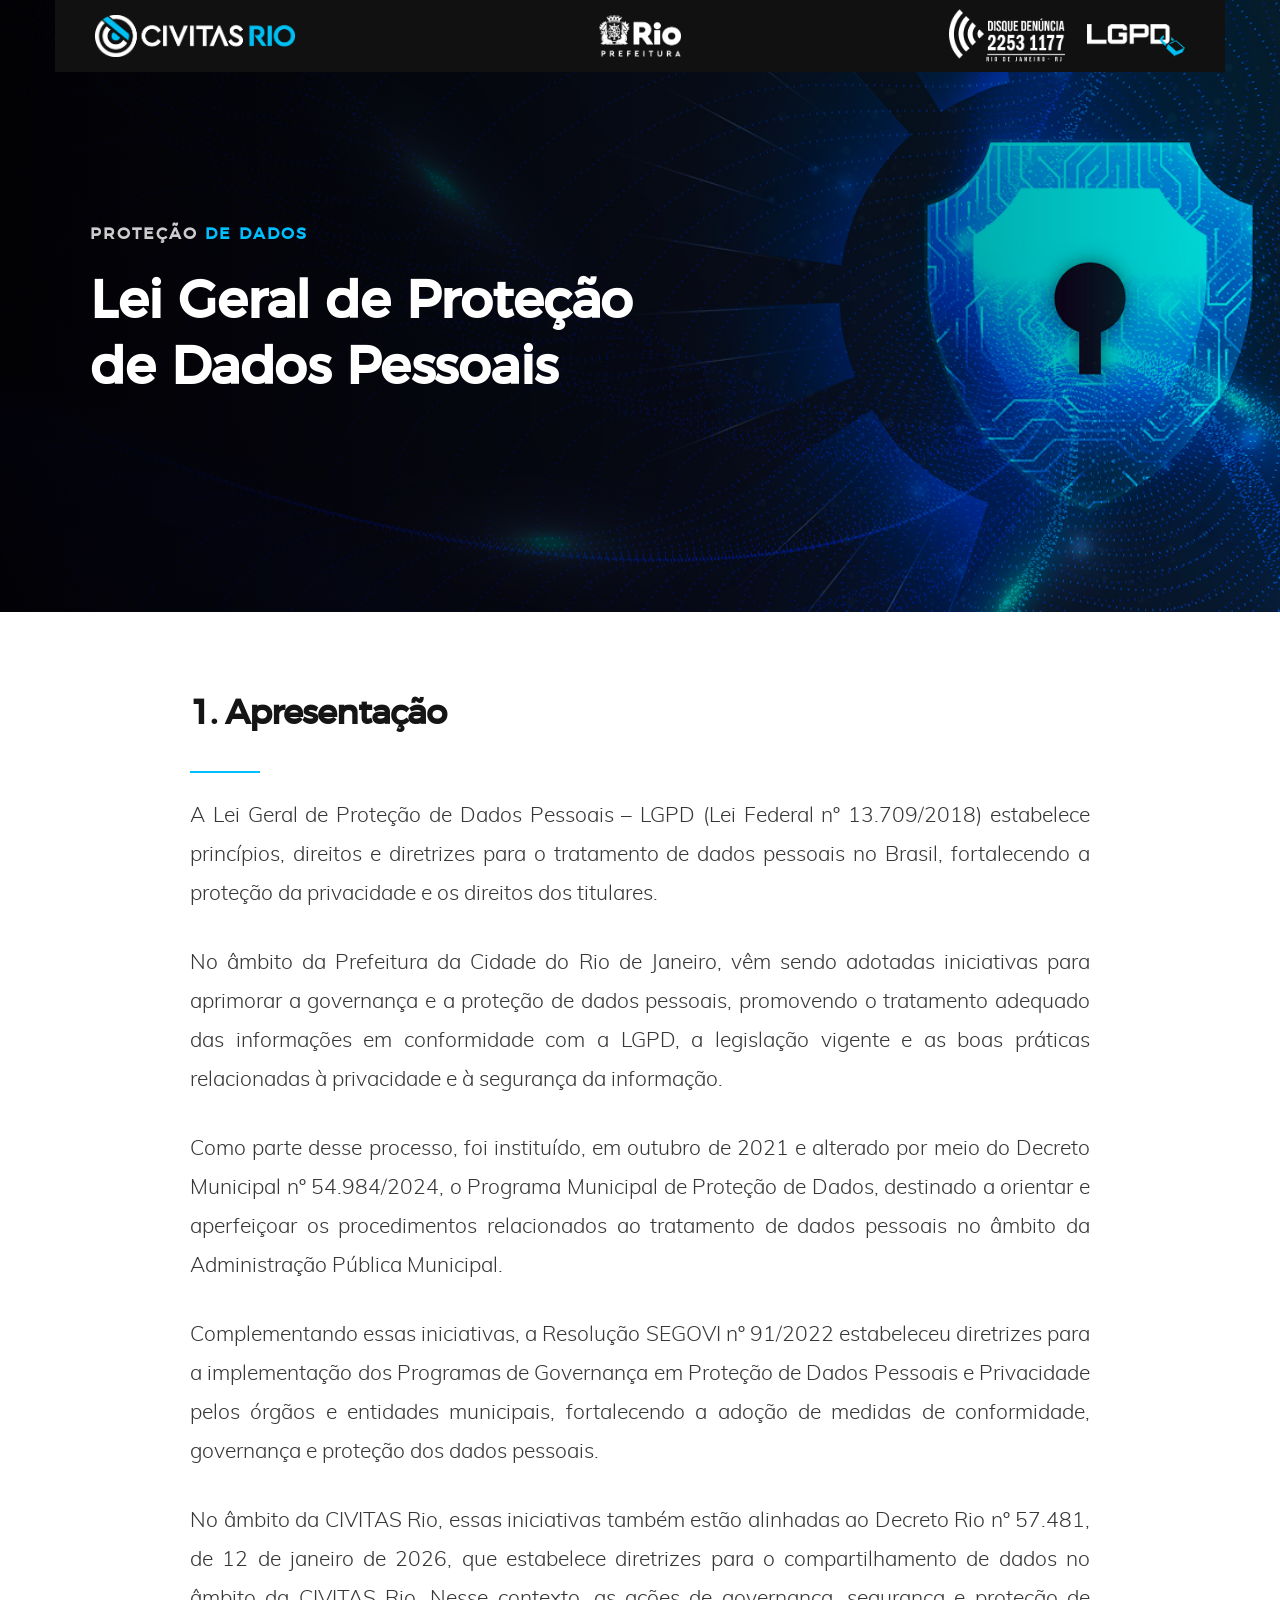
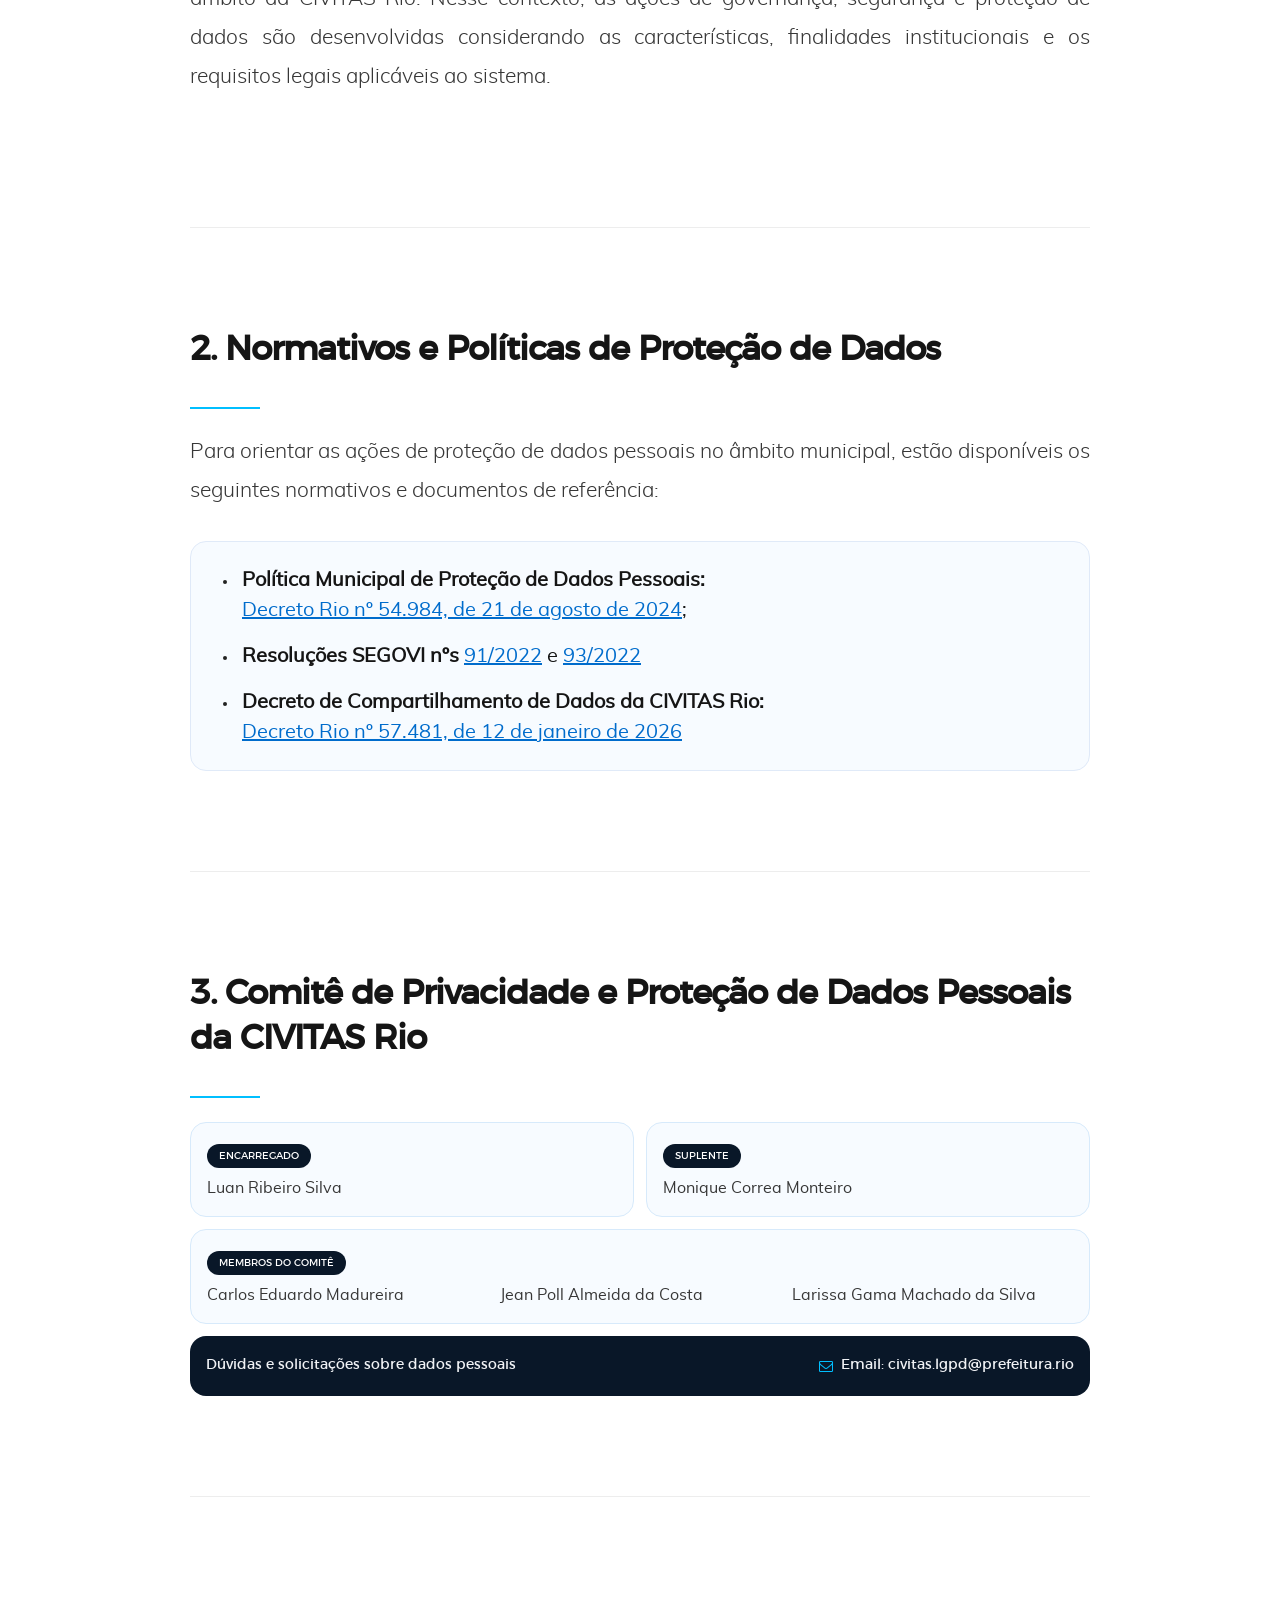
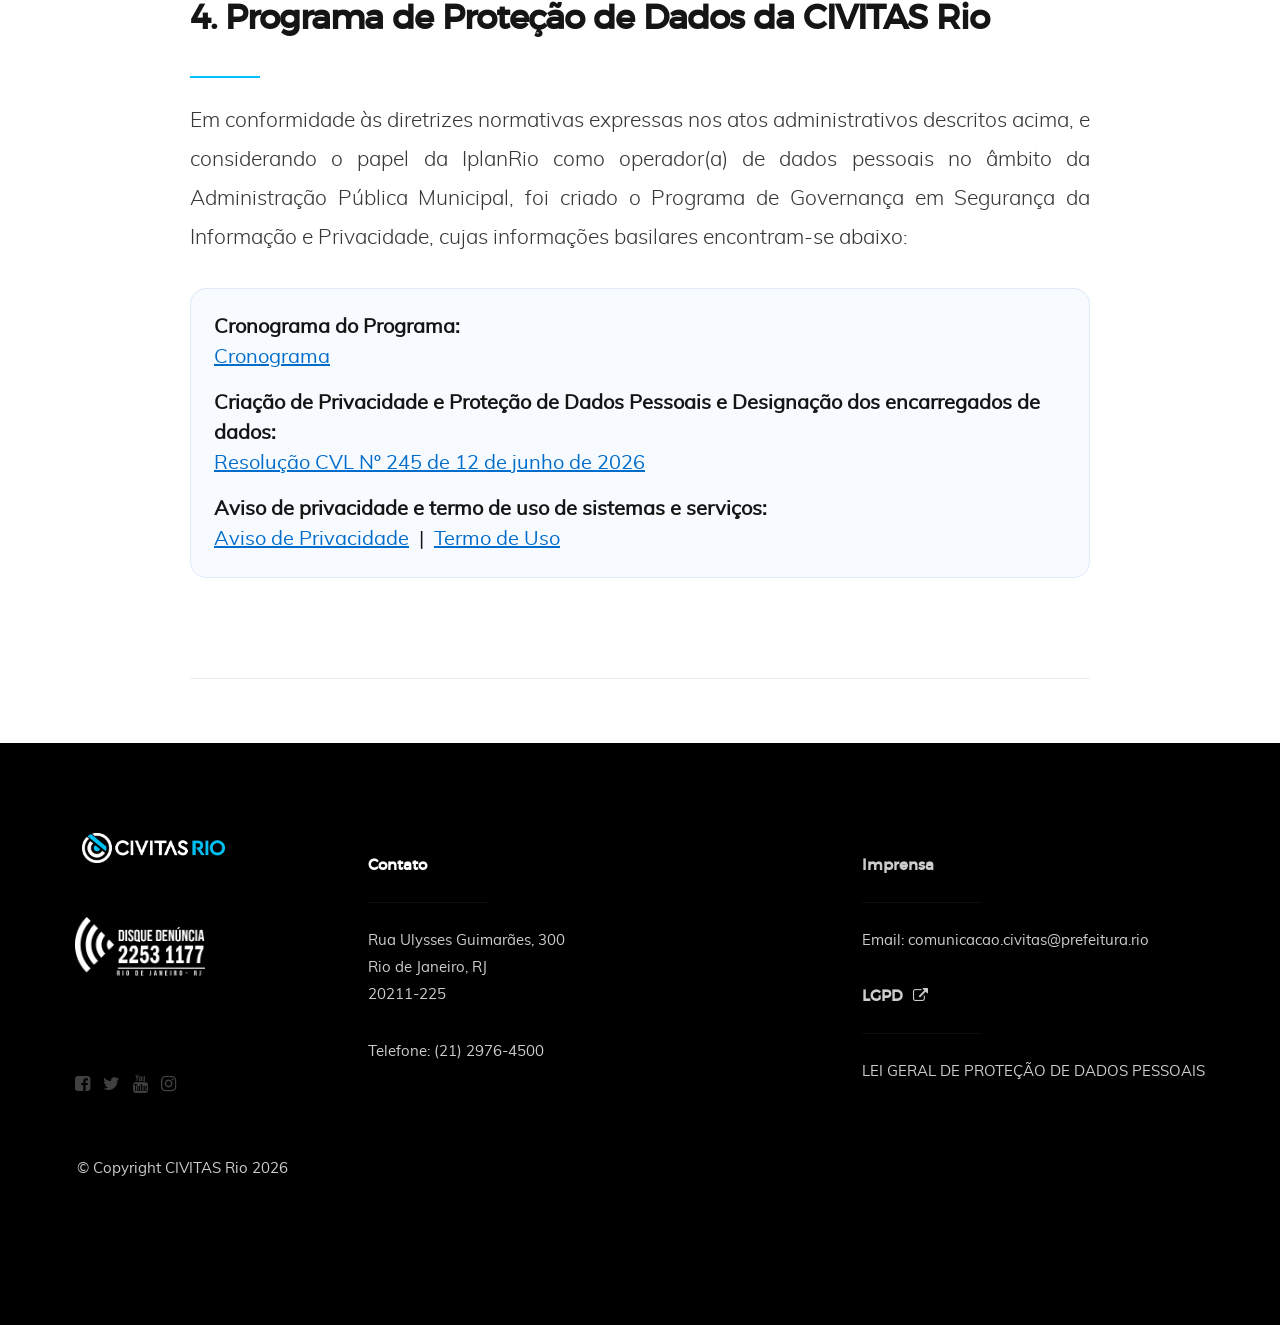
==== lgpd.html @ 9ef065fd "feat(lgpd): new page of lgpd" ====
<!DOCTYPE html>
<html class="no-js" lang="pt-BR">

<head>
  <meta charset="utf-8">
  <meta name="viewport" content="width=device-width, initial-scale=1">
  <meta name="description" content="Informações sobre a Lei Geral de Proteção de Dados na CIVITAS Rio.">
  <title>Proteção de Dados | CIVITAS Rio</title>
  <link rel="stylesheet" href="css/base.css">
  <link rel="stylesheet" href="css/vendor.css">
  <link rel="stylesheet" href="css/main.css">
  <script src="js/modernizr.js"></script>
  <script src="js/pace.min.js"></script>
  <link rel="shortcut icon" href="favicon.ico" type="image/x-icon">
</head>

<body id="top">
  <header id="header" class="row">
    <div class="header-logo">
      <a href="index.html" aria-label="CIVITAS Rio, página inicial"></a>
    </div>
    <div class="header-middle">
      <a target="_blank" href="https://prefeitura.rio/"></a>
    </div>
    <div class="header-right">
      <a target="_blank" href="https://www.disquedenuncia.org.br/"></a>
    </div>
    <div class="header-lgpd">
      <a href="lgpd.html" aria-label="Lei Geral de Proteção de Dados">
        <img src="images/lgpd.png" alt="LGPD">
      </a>
    </div>
  </header>

  <section class="lgpd-hero" aria-labelledby="lgpd-hero-title">
    <div class="lgpd-hero-inner">
      <div class="home-content-left lgpd-hero-content">
        <h3 data-aos="fade-up">Proteção <span>de Dados</span></h3>
        <h1 id="lgpd-hero-title" data-aos="fade-up">Lei Geral de Proteção<br>de Dados Pessoais</h1>
      </div>
    </div>
  </section>

  <main class="lgpd-page">
    <article class="lgpd-content">
       <h1 id="lgpd-apresentacao" class="intro-header" data-aos="fade-up">1. Apresentação</h1>
      <section class="about-intro" aria-labelledby="lgpd-apresentacao">
        <p class="lead" data-aos="fade-up">A Lei Geral de Proteção de Dados Pessoais – LGPD (Lei Federal nº 13.709/2018) estabelece princípios, direitos e diretrizes para o tratamento de dados pessoais no Brasil, fortalecendo a proteção da privacidade e os direitos dos titulares.</p>
        <p class="lead" data-aos="fade-up">No âmbito da Prefeitura da Cidade do Rio de Janeiro, vêm sendo adotadas iniciativas para aprimorar a governança e a proteção de dados pessoais, promovendo o tratamento adequado das informações em conformidade com a LGPD, a legislação vigente e as boas práticas relacionadas à privacidade e à segurança da informação.</p>
        <p class="lead" data-aos="fade-up">Como parte desse processo, foi instituído, em outubro de 2021 e alterado por meio do Decreto Municipal nº 54.984/2024, o Programa Municipal de Proteção de Dados, destinado a orientar e aperfeiçoar os procedimentos relacionados ao tratamento de dados pessoais no âmbito da Administração Pública Municipal.</p>
        <p class="lead" data-aos="fade-up">Complementando essas iniciativas, a Resolução SEGOVI nº 91/2022 estabeleceu diretrizes para a implementação dos Programas de Governança em Proteção de Dados Pessoais e Privacidade pelos órgãos e entidades municipais, fortalecendo a adoção de medidas de conformidade, governança e proteção dos dados pessoais.</p>
        <p class="lead" data-aos="fade-up">No âmbito da CIVITAS Rio, essas iniciativas também estão alinhadas ao Decreto Rio nº 57.481, de 12 de janeiro de 2026, que estabelece diretrizes para o compartilhamento de dados no âmbito da CIVITAS Rio. Nesse contexto, as ações de governança, segurança e proteção de dados são desenvolvidas considerando as características, finalidades institucionais e os requisitos legais aplicáveis ao sistema.</p>
      </section>
      <section id="about-intro-2" class="about-intro" aria-labelledby="lgpd-normativos">
        <h1 id="lgpd-normativos" class="intro-header" data-aos="fade-up">2. Normativos e Políticas de Proteção de Dados</h1>
        <p class="lead" data-aos="fade-up">Para orientar as ações de proteção de dados pessoais no âmbito municipal, estão disponíveis os seguintes normativos e documentos de referência:</p>
        <div class="normativos-list">
          <article class="normativo-card" data-aos="fade-up">
            <ul class="normativo-items">
              <li class="normativo-item">
                <p><span class="normativo-title">Política Municipal de Proteção de Dados Pessoais:</span><br>
                  <a href="links/DECRETO-RIO-No-54984-DE-21-DE-AGOSTO-DE-2024.pdf" target="_blank" rel="noopener noreferrer">Decreto Rio nº 54.984, de 21 de agosto de 2024</a>;</p>
              </li>
              <li class="normativo-item">
                <p><span class="normativo-title">Resoluções SEGOVI nºs</span>
                  <a href="links/Resolução-SEGOVI-2022.pdf" target="_blank" rel="noopener noreferrer">91/2022</a> e
                  <a href="links/Resolucao-SEGOVI-N°-93_2022.pdf" target="_blank" rel="noopener noreferrer">93/2022</a></p>
              </li>
              <li class="normativo-item">
                <p><span class="normativo-title">Decreto de Compartilhamento de Dados da CIVITAS Rio:</span><br>
                  <a href="links/DECRETO RIO Nº 57481 DE 12 DE JANEIRO DE 2026 - COMPARTILHAMENTO DE DADOS CIVITAS.pdf" target="_blank" rel="noopener noreferrer">Decreto Rio nº 57.481, de 12 de janeiro de 2026</a></p>
              </li>
            </ul>
          </article>
        </div>
      </section>
      <section id="about-intro-3" class="about-intro" aria-labelledby="lgpd-comite">
        <h1 id="lgpd-comite" class="intro-header" data-aos="fade-up">3. Comitê de Privacidade e Proteção de Dados Pessoais<br>da CIVITAS Rio</h1>
        <div class="lgpd-committee" data-aos="fade-up">
          <div class="lgpd-committee-grid">
            <article class="lgpd-committee-card">
              <span class="lgpd-committee-role">Encarregado</span>
              <p>Luan Ribeiro Silva</p>
            </article>
            <article class="lgpd-committee-card">
              <span class="lgpd-committee-role">Suplente</span>
              <p>Monique Correa Monteiro</p>
            </article>
            <article class="lgpd-committee-card lgpd-committee-members">
              <span class="lgpd-committee-role">Membros do Comitê</span>
              <div class="lgpd-committee-member-list">
                <p>Carlos Eduardo Madureira</p>
                <p>Jean Poll Almeida da Costa</p>
                <p>Larissa Gama Machado da Silva</p>
              </div>
            </article>
          </div>
          <div class="lgpd-committee-contact">
            <p>Dúvidas e solicitações sobre dados pessoais</p>
            <a href="mailto:civitas.lgpd@prefeitura.rio">
              <i class="fa fa-envelope-o" aria-hidden="true"></i>
              <span>Email: civitas.lgpd@prefeitura.rio</span>
            </a>
          </div>
        </div>
      </section>
      <section id="about-intro-4" class="about-intro" aria-labelledby="lgpd-programa">
        <h1 id="lgpd-programa" class="intro-header" data-aos="fade-up">4. Programa de Proteção de Dados da CIVITAS Rio</h1>
        <p class="lead" data-aos="fade-up">Em conformidade às diretrizes normativas expressas nos atos administrativos descritos acima, e considerando o papel da IplanRio como operador(a) de dados pessoais no âmbito da Administração Pública Municipal, foi criado o Programa de Governança em Segurança da Informação e Privacidade, cujas informações basilares encontram-se abaixo:</p>
        <div class="normativos-list">
          <article class="normativo-card" data-aos="fade-up">
            <div class="normativo-entry">
              <p><span class="normativo-title">Cronograma do Programa:</span><br>
                <a href="links/Cronograma Comitê de Proteção de Dados.pdf" target="_blank" rel="noopener noreferrer">Cronograma</a></p>
            </div>
            <div class="normativo-entry">
              <p><span class="normativo-title">Criação de Privacidade e Proteção de Dados Pessoais e Designação dos encarregados de dados:</span><br>
                <a href="links/Comitê de Privacidade e Encarregado de Dados.pdf" target="_blank" rel="noopener noreferrer">Resolução CVL Nº 245 de 12 de junho de 2026</a></p>
            </div>
            <div class="normativo-entry">
              <p><span class="normativo-title">Aviso de privacidade e termo de uso de sistemas e serviços:</span><br>
                <a href="links/Aviso de Privacidade.docx.pdf" target="_blank" rel="noopener noreferrer">Aviso de Privacidade</a> &nbsp;|&nbsp;
                <a href="links/Termo de Uso .docx.pdf" target="_blank" rel="noopener noreferrer">Termo de Uso</a></p>
            </div>
          </article>
        </div>
      </section>
    </article>
  </main>

  <footer>
    <div class="footer-main">
      <div class="row">
        <div class="col-three md-1-3 tab-full footer-info">
          <div class="footer-logo"></div>
          <img src="images/logo_disque_denuncia_branco.png" alt="Disque Denúncia" style="height:60px;margin-bottom:2rem">
          <br><br><br><br>
          <ul class="footer-social-list">
            <li><a target="_blank" rel="noopener noreferrer" href="https://www.facebook.com/DisqueDenunciaRJ"><i class="fa fa-facebook-square"></i></a></li>
            <li><a target="_blank" rel="noopener noreferrer" href="https://twitter.com/DDalertaRio"><i class="fa fa-twitter"></i></a></li>
            <li><a target="_blank" rel="noopener noreferrer" href="https://www.youtube.com/@DisqueDenuncia"><i class="fa fa-youtube"></i></a></li>
            <li><a target="_blank" rel="noopener noreferrer" href="https://www.instagram.com/disquedenunciarj/"><i class="fa fa-instagram"></i></a></li>
          </ul>
        </div>

        <div class="footer-contact">
          <div class="contact-info">
            <h4>Contato</h4>
            <p>Rua Ulysses Guimarães, 300 <br>Rio de Janeiro, RJ <br>20211-225 <br></p>
            <p>Telefone: (21) 2976-4500 <br></p>
          </div>
          <div class="press-info">
            <h4>Imprensa</h4>
            <p>Email: comunicacao.civitas@prefeitura.rio <br></p>
            <h4><a href="lgpd.html">LGPD &nbsp;<i class="fa fa-external-link"></i></a></h4>
            <p><a href="lgpd.html">LEI GERAL DE PROTEÇÃO DE DADOS PESSOAIS</a></p>
          </div>
        </div>
      </div>
    </div>

    <div class="footer-contact">
      <br><br><br><br>
      <div class="row">
        <div class="col-twelve">
          <div class="copyright"><span>© Copyright CIVITAS Rio 2026</span></div>
          <div id="go-top"><a class="smoothscroll" title="Voltar ao topo" href="#top"><i class="icon-arrow-up"></i></a></div>
        </div>
      </div>
    </div>
  </footer>

  <div id="preloader">
    <div id="loader"></div>
  </div>

  <script src="js/jquery-2.1.3.min.js"></script>
  <script src="js/plugins.js"></script>
  <script src="js/main.js"></script>
</body>

</html>
---- css/base.css ----
/* =================================================================== 
 *
 *  Dazzle v1.0 Base Stylesheet
 *  04-27-2017
 *  ------------------------------------------------------------------
 *
 *  TOC:
 *  01. reset 
 *  02. basic/base setup styles
 *  03. grid
 *  04. block grids
 *  05. MISC
 *
 * =================================================================== */


/* ===================================================================
 *  01. reset  
 *  normalize.css v5.0.0 | MIT License | 
 *  github.com/necolas/normalize.css
 *
 * ------------------------------------------------------------------- */

html {
  font-family: sans-serif;
  line-height: 1.15;
  -ms-text-size-adjust: 100%;
  -webkit-text-size-adjust: 100%;
}

body {
  margin: 0;
}

article,
aside,
footer,
header,
nav,
section {
  display: block;
}

h1 {
  font-size: 2em;
  margin: 0.67em 0;
}

figcaption,
figure,
main {
  display: block;
}

figure {
  margin: 1em 40px;
}

hr {
  box-sizing: content-box;
  height: 0;
  overflow: visible;
}

pre {
  font-family: monospace, monospace;
  font-size: 1em;
}

a {
  background-color: transparent;
  -webkit-text-decoration-skip: objects;
}

a:active,
a:hover {
  outline-width: 0;
}

abbr[title] {
  border-bottom: none;
  text-decoration: underline;
  text-decoration: underline dotted;
}

b,
strong {
  font-weight: inherit;
}

b,
strong {
  font-weight: bolder;
}

code,
kbd,
samp {
  font-family: monospace, monospace;
  font-size: 1em;
}

dfn {
  font-style: italic;
}

mark {
  background-color: #ff0;
  color: #000;
}

small {
  font-size: 80%;
}

sub,
sup {
  font-size: 75%;
  line-height: 0;
  position: relative;
  vertical-align: baseline;
}

sub {
  bottom: -0.25em;
}

sup {
  top: -0.5em;
}

audio,
video {
  display: inline-block;
}

audio:not([controls]) {
  display: none;
  height: 0;
}

img {
  border-style: none;
}

svg:not(:root) {
  overflow: hidden;
}

button,
input,
optgroup,
select,
textarea {
  font-family: sans-serif;
  font-size: 100%;
  line-height: 1.15;
  margin: 0;
}

button,
input {
  overflow: visible;
}

button,
select {
  text-transform: none;
}

button,
html [type="button"],
[type="reset"],
[type="submit"] {
  -webkit-appearance: button;
}

button::-moz-focus-inner,
[type="button"]::-moz-focus-inner,
[type="reset"]::-moz-focus-inner,
[type="submit"]::-moz-focus-inner {
  border-style: none;
  padding: 0;
}

button:-moz-focusring,
[type="button"]:-moz-focusring,
[type="reset"]:-moz-focusring,
[type="submit"]:-moz-focusring {
  outline: 1px dotted ButtonText;
}

fieldset {
  border: 1px solid #c0c0c0;
  margin: 0 2px;
  padding: 0.35em 0.625em 0.75em;
}

legend {
  box-sizing: border-box;
  color: inherit;
  display: table;
  max-width: 100%;
  padding: 0;
  white-space: normal;
}

progress {
  display: inline-block;
  vertical-align: baseline;
}

textarea {
  overflow: auto;
}

[type="checkbox"],
[type="radio"] {
  box-sizing: border-box;
  padding: 0;
}

[type="number"]::-webkit-inner-spin-button,
[type="number"]::-webkit-outer-spin-button {
  height: auto;
}

[type="search"] {
  -webkit-appearance: textfield;
  outline-offset: -2px;
}

[type="search"]::-webkit-search-cancel-button,
[type="search"]::-webkit-search-decoration {
  -webkit-appearance: none;
}

::-webkit-file-upload-button {
  -webkit-appearance: button;
  font: inherit;
}

details,
menu {
  display: block;
}

summary {
  display: list-item;
}

canvas {
  display: inline-block;
}

template {
  display: none;
}

[hidden] {
  display: none;
}


/* ===================================================================
 *  02. basic/base setup styles - (_basic.scss)
 *
 * ------------------------------------------------------------------- */

html {
  font-size: 62.5%;
  box-sizing: border-box;
}

*,
*::before,
*::after {
  box-sizing: inherit;
}

body {
  font-weight: normal;
  line-height: 1;
  text-rendering: optimizeLegibility;
  word-wrap: break-word;
  -webkit-overflow-scrolling: touch;
  -webkit-text-size-adjust: none;
}

body,
input,
button {
  -moz-osx-font-smoothing: grayscale;
  -webkit-font-smoothing: antialiased;
}


/* ------------------------------------------------------------------- 
 * Media - (_basic.scss)
 * ------------------------------------------------------------------- */

img,
video {
  max-width: 100%;
  height: auto;
}


/* ------------------------------------------------------------------- 
 * Typography resets - (_basic.scss)
 * ------------------------------------------------------------------- */

div, dl, dt, dd, ul, ol, li, h1, h2, h3, h4, h5, h6, pre, form, p, blockquote, th, td {
  margin: 0;
  padding: 0;
}

h1, h2, h3, h4, h5, h6 {
  -webkit-font-variant-ligatures: common-ligatures;
  -moz-font-variant-ligatures: common-ligatures;
  font-variant-ligatures: common-ligatures;
  text-rendering: optimizeLegibility;
}

em,
i {
  font-style: italic;
  line-height: inherit;
}

strong,
b {
  font-weight: bold;
  line-height: inherit;
}

small {
  font-size: 60%;
  line-height: inherit;
}

ol,
ul {
  list-style: none;
}

li {
  display: block;
}


/* ------------------------------------------------------------------- 
 * links - (_basic.scss)
 * ------------------------------------------------------------------- */

a {
  text-decoration: none;
  line-height: inherit;
}

a img {
  border: none;
}


/* ------------------------------------------------------------------- 
 * inputs - (_basic.scss)
 * ------------------------------------------------------------------- */

fieldset {
  margin: 0;
  padding: 0;
}

input[type="email"],
input[type="number"],
input[type="search"],
input[type="text"],
input[type="tel"],
input[type="url"],
input[type="password"],
textarea {
  -webkit-appearance: none;
  -moz-appearance: none;
  -ms-appearance: none;
  -o-appearance: none;
  appearance: none;
}


/* ===================================================================
 *  03. grid - (_grid.scss)
 *
 * ------------------------------------------------------------------- */

.row {
  width: 94%;
  max-width: 1170px;
  margin: 0 auto;
}

.row:after {
  content: "";
  display: table;
  clear: both;
}

.row .row {
  width: auto;
  max-width: none;
  margin-left: -20px;
  margin-right: -20px;
}

[class*="col-"],
.bgrid {
  float: left;
}

[class*="col-"]+[class*="col-"].end {
  float: right;
}

[class*="col-"] {
  padding: 0 20px;
}

.col-one {
  width: 8.33333%;
}

.col-two,
.col-1-6 {
  width: 16.66667%;
}

.col-three,
.col-1-4 {
  width: 25%;
}

.col-four,
.col-1-3 {
  width: 33.33333%;
}

.col-five {
  width: 41.66667%;
}

.col-six,
.col-1-2 {
  width: 50%;
}

.col-seven {
  width: 58.33333%;
}

.col-eight,
.col-2-3 {
  width: 66.66667%;
}

.col-nine,
.col-3-4 {
  width: 75%;
}

.col-ten,
.col-5-6 {
  width: 83.33333%;
}

.col-eleven {
  width: 91.66667%;
}

.col-twelve,
.col-full {
  width: 100%;
}


/* ------------------------------------------------------------------- 
 * medium size devices - (_grid.scss)
 * ------------------------------------------------------------------- */

@media only screen and (max-width: 1024px) {
  .row .row {
    margin-left: -18px;
    margin-right: -18px;
  }
  [class*="col-"] {
    padding: 0 18px;
  }
  .md-two,
  .md-1-6 {
    width: 16.66667%;
  }
  .md-one {
    width: 8.33333%;
  }
  .md-three,
  .md-1-4 {
    width: 25%;
  }
  .md-four,
  .md-1-3 {
    width: 33.33333%;
  }
  .md-five {
    width: 41.66667%;
  }
  .md-six,
  .md-1-2 {
    width: 50%;
  }
  .md-seven {
    width: 58.33333%;
  }
  .md-eight,
  .md-2-3 {
    width: 66.66667%;
  }
  .md-nine,
  .md-3-4 {
    width: 75%;
  }
  .md-ten,
  .md-5-6 {
    width: 83.33333%;
  }
  .md-eleven {
    width: 91.66667%;
  }
  .md-twelve,
  .md-full {
    width: 100%;
  }
}


/* ------------------------------------------------------------------- 
 * tablets - (_grid.scss)
 * ------------------------------------------------------------------- */

@media only screen and (max-width: 768px) {
  .row {
    width: auto;
    padding-left: 30px;
    padding-right: 30px;
  }
  .row .row {
    padding-left: 0;
    padding-right: 0;
    margin-left: -15px;
    margin-right: -15px;
  }
  [class*="col-"] {
    padding: 0 15px;
  }
  .tab-1-4 {
    width: 25%;
  }
  .tab-1-3 {
    width: 33.33333%;
  }
  .tab-1-2 {
    width: 50%;
  }
  .tab-2-3 {
    width: 66.66667%;
  }
  .tab-3-4 {
    width: 75%;
  }
  .tab-full {
    width: 100%;
  }
}


/* ------------------------------------------------------------------- 
 *  mobile devices - (_grid.scss)
 * ------------------------------------------------------------------- */

@media only screen and (max-width: 600px) {
  .row {
    padding-left: 25px;
    padding-right: 25px;
  }
  .row .row {
    margin-left: -10px;
    margin-right: -10px;
  }
  [class*="col-"] {
    padding: 0 10px;
  }
  .mob-1-4 {
    width: 25%;
  }
  .mob-1-3 {
    width: 33.33333%;
  }
  .mob-1-2 {
    width: 50%;
  }
  .mob-2-3 {
    width: 66.66667%;
  }
  .mob-3-4 {
    width: 75%;
  }
  .mob-full {
    width: 100%;
  }
}


/* ------------------------------------------------------------------- 
 * small mobile devices - (_grid.scss)
 * ------------------------------------------------------------------- */

@media only screen and (max-width: 400px) {
  .row .row {
    padding-left: 0;
    padding-right: 0;
    margin-left: 0;
    margin-right: 0;
  }
  [class*="col-"] {
    width: 100% !important;
    float: none !important;
    clear: both !important;
    margin-left: 0;
    margin-right: 0;
    padding: 0;
  }
  [class*="col-"]+[class*="col-"].end {
    float: none;
  }
}


/* ===================================================================
 *  04. block grids - (_grid.scss)
 *
 * ------------------------------------------------------------------- */

[class*="block-"]:after {
  content: "";
  display: table;
  clear: both;
}

.block-1-6 .bgrid {
  width: 16.66667%;
}

.block-1-5 .bgrid {
  width: 20%;
}

.block-1-4 .bgrid {
  width: 25%;
}

.block-1-3 .bgrid {
  width: 33.33333%;
}

.block-1-2 .bgrid {
  width: 50%;
}


/**
 * Clearing for block grid columns. Allow columns with 
 * different heights to align properly.
 */

.block-1-6 .bgrid:nth-child(6n+1),
.block-1-5 .bgrid:nth-child(5n+1),
.block-1-4 .bgrid:nth-child(4n+1),
.block-1-3 .bgrid:nth-child(3n+1),
.block-1-2 .bgrid:nth-child(2n+1) {
  clear: both;
}


/* ------------------------------------------------------------------- 
 * medium size devices - (_grid.scss)
 * ------------------------------------------------------------------- */

@media only screen and (max-width: 1024px) {
  .block-m-1-6 .bgrid {
    width: 16.66667%;
  }
  .block-m-1-5 .bgrid {
    width: 20%;
  }
  .block-m-1-4 .bgrid {
    width: 25%;
  }
  .block-m-1-3 .bgrid {
    width: 33.33333%;
  }
  .block-m-1-2 .bgrid {
    width: 50%;
  }
  .block-m-full .bgrid {
    width: 100%;
    clear: both;
  }
  [class*="block-m-"] .bgrid:nth-child(n) {
    clear: none;
  }
  .block-m-1-6 .bgrid:nth-child(6n+1),
  .block-m-1-5 .bgrid:nth-child(5n+1),
  .block-m-1-4 .bgrid:nth-child(4n+1),
  .block-m-1-3 .bgrid:nth-child(3n+1),
  .block-m-1-2 .bgrid:nth-child(2n+1) {
    clear: both;
  }
}


/* ------------------------------------------------------------------- 
 * tablets - (_grid.scss)
 * ------------------------------------------------------------------- */

@media only screen and (max-width: 768px) {
  .block-tab-1-6 .bgrid {
    width: 16.66667%;
  }
  .block-tab-1-5 .bgrid {
    width: 20%;
  }
  .block-tab-1-4 .bgrid {
    width: 25%;
  }
  .block-tab-1-3 .bgrid {
    width: 33.33333%;
  }
  .block-tab-1-2 .bgrid {
    width: 50%;
  }
  .block-tab-full .bgrid {
    width: 100%;
    clear: both;
  }
  [class*="block-tab-"] .bgrid:nth-child(n) {
    clear: none;
  }
  .block-tab-1-6 .bgrid:nth-child(6n+1),
  .block-tab-1-6 .bgrid:nth-child(5n+1),
  .block-tab-1-4 .bgrid:nth-child(4n+1),
  .block-tab-1-3 .bgrid:nth-child(3n+1),
  .block-tab-1-2 .bgrid:nth-child(2n+1) {
    clear: both;
  }
}


/* ------------------------------------------------------------------- 
 * mobile devices - (_grid.scss)
 * ------------------------------------------------------------------- */

@media only screen and (max-width: 600px) {
  .block-mob-1-6 .bgrid {
    width: 16.66667%;
  }
  .block-mob-1-5 .bgrid {
    width: 20%;
  }
  .block-mob-1-4 .bgrid {
    width: 25%;
  }
  .block-mob-1-3 .bgrid {
    width: 33.33333%;
  }
  .block-mob-1-2 .bgrid {
    width: 50%;
  }
  .block-mob-full .bgrid {
    width: 100%;
    clear: both;
  }
  [class*="block-mob-"] .bgrid:nth-child(n) {
    clear: none;
  }
  .block-mob-1-6 .bgrid:nth-child(6n+1),
  .block-mob-1-5 .bgrid:nth-child(5n+1),
  .block-mob-1-4 .bgrid:nth-child(4n+1),
  .block-mob-1-3 .bgrid:nth-child(3n+1),
  .block-mob-1-2 .bgrid:nth-child(2n+1) {
    clear: both;
  }
}


/* ------------------------------------------------------------------- 
 * stack on small mobile devices - (_grid.scss)
 * ------------------------------------------------------------------- */

@media only screen and (max-width: 400px) {
  .stack .bgrid {
    width: 100% !important;
    float: none !important;
    clear: both !important;
    margin-left: 0;
    margin-right: 0;
  }
}


/* ===================================================================
 *  05. MISC  - (_grid.scss)
 *
 * ------------------------------------------------------------------- */

.group:after {
  content: "";
  display: table;
  clear: both;
}


/* Misc Helper Styles */

.is-hidden {
  display: none;
}

.is-invisible {
  visibility: hidden;
}

.antialiased {
  -webkit-font-smoothing: antialiased;
  -moz-osx-font-smoothing: grayscale;
}

.overflow-hidden {
  overflow: hidden;
}

.remove-bottom {
  margin-bottom: 0;
}

.half-bottom {
  margin-bottom: 1.5rem !important;
}

.add-bottom {
  margin-bottom: 3rem !important;
}

.no-border {
  border: none;
}

.full-width {
  width: 100%;
}

.text-center {
  text-align: center;
}

.text-left {
  text-align: left;
}

.text-right {
  text-align: right;
}

.pull-left {
  float: left;
}

.pull-right {
  float: right;
}

.align-center {
  margin-left: auto;
  margin-right: auto;
  text-align: center;
}


/*# sourceMappingURL=base.css.map */
---- css/vendor.css ----
/* =================================================================== 
 *
 *  Dazzle v1.0 Vendor/Third Party CSS 
 *  04-27-2017
 *  ------------------------------------------------------------------
 *
 *  TOC:
 *  01. animate on scroll
 *  02. owl carousel
 *  03. lity
 *
 * =================================================================== */


/*! 
 *  01. animate on scroll 
 *  https://michalsnik.github.io/aos/
 *
 */

[data-aos][data-aos][data-aos-duration='50'],
body[data-aos-duration='50'] [data-aos] {
  transition-duration: 50ms;
}

[data-aos][data-aos][data-aos-delay='50'],
body[data-aos-delay='50'] [data-aos] {
  transition-delay: 0;
}

[data-aos][data-aos][data-aos-delay='50'].aos-animate,
body[data-aos-delay='50'] [data-aos].aos-animate {
  transition-delay: 50ms;
}

[data-aos][data-aos][data-aos-duration='100'],
body[data-aos-duration='100'] [data-aos] {
  transition-duration: .1s;
}

[data-aos][data-aos][data-aos-delay='100'],
body[data-aos-delay='100'] [data-aos] {
  transition-delay: 0;
}

[data-aos][data-aos][data-aos-delay='100'].aos-animate,
body[data-aos-delay='100'] [data-aos].aos-animate {
  transition-delay: .1s;
}

[data-aos][data-aos][data-aos-duration='150'],
body[data-aos-duration='150'] [data-aos] {
  transition-duration: .15s;
}

[data-aos][data-aos][data-aos-delay='150'],
body[data-aos-delay='150'] [data-aos] {
  transition-delay: 0;
}

[data-aos][data-aos][data-aos-delay='150'].aos-animate,
body[data-aos-delay='150'] [data-aos].aos-animate {
  transition-delay: .15s;
}

[data-aos][data-aos][data-aos-duration='200'],
body[data-aos-duration='200'] [data-aos] {
  transition-duration: .2s;
}

[data-aos][data-aos][data-aos-delay='200'],
body[data-aos-delay='200'] [data-aos] {
  transition-delay: 0;
}

[data-aos][data-aos][data-aos-delay='200'].aos-animate,
body[data-aos-delay='200'] [data-aos].aos-animate {
  transition-delay: .2s;
}

[data-aos][data-aos][data-aos-duration='250'],
body[data-aos-duration='250'] [data-aos] {
  transition-duration: .25s;
}

[data-aos][data-aos][data-aos-delay='250'],
body[data-aos-delay='250'] [data-aos] {
  transition-delay: 0;
}

[data-aos][data-aos][data-aos-delay='250'].aos-animate,
body[data-aos-delay='250'] [data-aos].aos-animate {
  transition-delay: .25s;
}

[data-aos][data-aos][data-aos-duration='300'],
body[data-aos-duration='300'] [data-aos] {
  transition-duration: .3s;
}

[data-aos][data-aos][data-aos-delay='300'],
body[data-aos-delay='300'] [data-aos] {
  transition-delay: 0;
}

[data-aos][data-aos][data-aos-delay='300'].aos-animate,
body[data-aos-delay='300'] [data-aos].aos-animate {
  transition-delay: .3s;
}

[data-aos][data-aos][data-aos-duration='350'],
body[data-aos-duration='350'] [data-aos] {
  transition-duration: .35s;
}

[data-aos][data-aos][data-aos-delay='350'],
body[data-aos-delay='350'] [data-aos] {
  transition-delay: 0;
}

[data-aos][data-aos][data-aos-delay='350'].aos-animate,
body[data-aos-delay='350'] [data-aos].aos-animate {
  transition-delay: .35s;
}

[data-aos][data-aos][data-aos-duration='400'],
body[data-aos-duration='400'] [data-aos] {
  transition-duration: .4s;
}

[data-aos][data-aos][data-aos-delay='400'],
body[data-aos-delay='400'] [data-aos] {
  transition-delay: 0;
}

[data-aos][data-aos][data-aos-delay='400'].aos-animate,
body[data-aos-delay='400'] [data-aos].aos-animate {
  transition-delay: .4s;
}

[data-aos][data-aos][data-aos-duration='450'],
body[data-aos-duration='450'] [data-aos] {
  transition-duration: .45s;
}

[data-aos][data-aos][data-aos-delay='450'],
body[data-aos-delay='450'] [data-aos] {
  transition-delay: 0;
}

[data-aos][data-aos][data-aos-delay='450'].aos-animate,
body[data-aos-delay='450'] [data-aos].aos-animate {
  transition-delay: .45s;
}

[data-aos][data-aos][data-aos-duration='500'],
body[data-aos-duration='500'] [data-aos] {
  transition-duration: .5s;
}

[data-aos][data-aos][data-aos-delay='500'],
body[data-aos-delay='500'] [data-aos] {
  transition-delay: 0;
}

[data-aos][data-aos][data-aos-delay='500'].aos-animate,
body[data-aos-delay='500'] [data-aos].aos-animate {
  transition-delay: .5s;
}

[data-aos][data-aos][data-aos-duration='550'],
body[data-aos-duration='550'] [data-aos] {
  transition-duration: .55s;
}

[data-aos][data-aos][data-aos-delay='550'],
body[data-aos-delay='550'] [data-aos] {
  transition-delay: 0;
}

[data-aos][data-aos][data-aos-delay='550'].aos-animate,
body[data-aos-delay='550'] [data-aos].aos-animate {
  transition-delay: .55s;
}

[data-aos][data-aos][data-aos-duration='600'],
body[data-aos-duration='600'] [data-aos] {
  transition-duration: .6s;
}

[data-aos][data-aos][data-aos-delay='600'],
body[data-aos-delay='600'] [data-aos] {
  transition-delay: 0;
}

[data-aos][data-aos][data-aos-delay='600'].aos-animate,
body[data-aos-delay='600'] [data-aos].aos-animate {
  transition-delay: .6s;
}

[data-aos][data-aos][data-aos-duration='650'],
body[data-aos-duration='650'] [data-aos] {
  transition-duration: .65s;
}

[data-aos][data-aos][data-aos-delay='650'],
body[data-aos-delay='650'] [data-aos] {
  transition-delay: 0;
}

[data-aos][data-aos][data-aos-delay='650'].aos-animate,
body[data-aos-delay='650'] [data-aos].aos-animate {
  transition-delay: .65s;
}

[data-aos][data-aos][data-aos-duration='700'],
body[data-aos-duration='700'] [data-aos] {
  transition-duration: .7s;
}

[data-aos][data-aos][data-aos-delay='700'],
body[data-aos-delay='700'] [data-aos] {
  transition-delay: 0;
}

[data-aos][data-aos][data-aos-delay='700'].aos-animate,
body[data-aos-delay='700'] [data-aos].aos-animate {
  transition-delay: .7s;
}

[data-aos][data-aos][data-aos-duration='750'],
body[data-aos-duration='750'] [data-aos] {
  transition-duration: .75s;
}

[data-aos][data-aos][data-aos-delay='750'],
body[data-aos-delay='750'] [data-aos] {
  transition-delay: 0;
}

[data-aos][data-aos][data-aos-delay='750'].aos-animate,
body[data-aos-delay='750'] [data-aos].aos-animate {
  transition-delay: .75s;
}

[data-aos][data-aos][data-aos-duration='800'],
body[data-aos-duration='800'] [data-aos] {
  transition-duration: .8s;
}

[data-aos][data-aos][data-aos-delay='800'],
body[data-aos-delay='800'] [data-aos] {
  transition-delay: 0;
}

[data-aos][data-aos][data-aos-delay='800'].aos-animate,
body[data-aos-delay='800'] [data-aos].aos-animate {
  transition-delay: .8s;
}

[data-aos][data-aos][data-aos-duration='850'],
body[data-aos-duration='850'] [data-aos] {
  transition-duration: .85s;
}

[data-aos][data-aos][data-aos-delay='850'],
body[data-aos-delay='850'] [data-aos] {
  transition-delay: 0;
}

[data-aos][data-aos][data-aos-delay='850'].aos-animate,
body[data-aos-delay='850'] [data-aos].aos-animate {
  transition-delay: .85s;
}

[data-aos][data-aos][data-aos-duration='900'],
body[data-aos-duration='900'] [data-aos] {
  transition-duration: .9s;
}

[data-aos][data-aos][data-aos-delay='900'],
body[data-aos-delay='900'] [data-aos] {
  transition-delay: 0;
}

[data-aos][data-aos][data-aos-delay='900'].aos-animate,
body[data-aos-delay='900'] [data-aos].aos-animate {
  transition-delay: .9s;
}

[data-aos][data-aos][data-aos-duration='950'],
body[data-aos-duration='950'] [data-aos] {
  transition-duration: .95s;
}

[data-aos][data-aos][data-aos-delay='950'],
body[data-aos-delay='950'] [data-aos] {
  transition-delay: 0;
}

[data-aos][data-aos][data-aos-delay='950'].aos-animate,
body[data-aos-delay='950'] [data-aos].aos-animate {
  transition-delay: .95s;
}

[data-aos][data-aos][data-aos-duration='1000'],
body[data-aos-duration='1000'] [data-aos] {
  transition-duration: 1s;
}

[data-aos][data-aos][data-aos-delay='1000'],
body[data-aos-delay='1000'] [data-aos] {
  transition-delay: 0;
}

[data-aos][data-aos][data-aos-delay='1000'].aos-animate,
body[data-aos-delay='1000'] [data-aos].aos-animate {
  transition-delay: 1s;
}

[data-aos][data-aos][data-aos-duration='1050'],
body[data-aos-duration='1050'] [data-aos] {
  transition-duration: 1.05s;
}

[data-aos][data-aos][data-aos-delay='1050'],
body[data-aos-delay='1050'] [data-aos] {
  transition-delay: 0;
}

[data-aos][data-aos][data-aos-delay='1050'].aos-animate,
body[data-aos-delay='1050'] [data-aos].aos-animate {
  transition-delay: 1.05s;
}

[data-aos][data-aos][data-aos-duration='1100'],
body[data-aos-duration='1100'] [data-aos] {
  transition-duration: 1.1s;
}

[data-aos][data-aos][data-aos-delay='1100'],
body[data-aos-delay='1100'] [data-aos] {
  transition-delay: 0;
}

[data-aos][data-aos][data-aos-delay='1100'].aos-animate,
body[data-aos-delay='1100'] [data-aos].aos-animate {
  transition-delay: 1.1s;
}

[data-aos][data-aos][data-aos-duration='1150'],
body[data-aos-duration='1150'] [data-aos] {
  transition-duration: 1.15s;
}

[data-aos][data-aos][data-aos-delay='1150'],
body[data-aos-delay='1150'] [data-aos] {
  transition-delay: 0;
}

[data-aos][data-aos][data-aos-delay='1150'].aos-animate,
body[data-aos-delay='1150'] [data-aos].aos-animate {
  transition-delay: 1.15s;
}

[data-aos][data-aos][data-aos-duration='1200'],
body[data-aos-duration='1200'] [data-aos] {
  transition-duration: 1.2s;
}

[data-aos][data-aos][data-aos-delay='1200'],
body[data-aos-delay='1200'] [data-aos] {
  transition-delay: 0;
}

[data-aos][data-aos][data-aos-delay='1200'].aos-animate,
body[data-aos-delay='1200'] [data-aos].aos-animate {
  transition-delay: 1.2s;
}

[data-aos][data-aos][data-aos-duration='1250'],
body[data-aos-duration='1250'] [data-aos] {
  transition-duration: 1.25s;
}

[data-aos][data-aos][data-aos-delay='1250'],
body[data-aos-delay='1250'] [data-aos] {
  transition-delay: 0;
}

[data-aos][data-aos][data-aos-delay='1250'].aos-animate,
body[data-aos-delay='1250'] [data-aos].aos-animate {
  transition-delay: 1.25s;
}

[data-aos][data-aos][data-aos-duration='1300'],
body[data-aos-duration='1300'] [data-aos] {
  transition-duration: 1.3s;
}

[data-aos][data-aos][data-aos-delay='1300'],
body[data-aos-delay='1300'] [data-aos] {
  transition-delay: 0;
}

[data-aos][data-aos][data-aos-delay='1300'].aos-animate,
body[data-aos-delay='1300'] [data-aos].aos-animate {
  transition-delay: 1.3s;
}

[data-aos][data-aos][data-aos-duration='1350'],
body[data-aos-duration='1350'] [data-aos] {
  transition-duration: 1.35s;
}

[data-aos][data-aos][data-aos-delay='1350'],
body[data-aos-delay='1350'] [data-aos] {
  transition-delay: 0;
}

[data-aos][data-aos][data-aos-delay='1350'].aos-animate,
body[data-aos-delay='1350'] [data-aos].aos-animate {
  transition-delay: 1.35s;
}

[data-aos][data-aos][data-aos-duration='1400'],
body[data-aos-duration='1400'] [data-aos] {
  transition-duration: 1.4s;
}

[data-aos][data-aos][data-aos-delay='1400'],
body[data-aos-delay='1400'] [data-aos] {
  transition-delay: 0;
}

[data-aos][data-aos][data-aos-delay='1400'].aos-animate,
body[data-aos-delay='1400'] [data-aos].aos-animate {
  transition-delay: 1.4s;
}

[data-aos][data-aos][data-aos-duration='1450'],
body[data-aos-duration='1450'] [data-aos] {
  transition-duration: 1.45s;
}

[data-aos][data-aos][data-aos-delay='1450'],
body[data-aos-delay='1450'] [data-aos] {
  transition-delay: 0;
}

[data-aos][data-aos][data-aos-delay='1450'].aos-animate,
body[data-aos-delay='1450'] [data-aos].aos-animate {
  transition-delay: 1.45s;
}

[data-aos][data-aos][data-aos-duration='1500'],
body[data-aos-duration='1500'] [data-aos] {
  transition-duration: 1.5s;
}

[data-aos][data-aos][data-aos-delay='1500'],
body[data-aos-delay='1500'] [data-aos] {
  transition-delay: 0;
}

[data-aos][data-aos][data-aos-delay='1500'].aos-animate,
body[data-aos-delay='1500'] [data-aos].aos-animate {
  transition-delay: 1.5s;
}

[data-aos][data-aos][data-aos-duration='1550'],
body[data-aos-duration='1550'] [data-aos] {
  transition-duration: 1.55s;
}

[data-aos][data-aos][data-aos-delay='1550'],
body[data-aos-delay='1550'] [data-aos] {
  transition-delay: 0;
}

[data-aos][data-aos][data-aos-delay='1550'].aos-animate,
body[data-aos-delay='1550'] [data-aos].aos-animate {
  transition-delay: 1.55s;
}

[data-aos][data-aos][data-aos-duration='1600'],
body[data-aos-duration='1600'] [data-aos] {
  transition-duration: 1.6s;
}

[data-aos][data-aos][data-aos-delay='1600'],
body[data-aos-delay='1600'] [data-aos] {
  transition-delay: 0;
}

[data-aos][data-aos][data-aos-delay='1600'].aos-animate,
body[data-aos-delay='1600'] [data-aos].aos-animate {
  transition-delay: 1.6s;
}

[data-aos][data-aos][data-aos-duration='1650'],
body[data-aos-duration='1650'] [data-aos] {
  transition-duration: 1.65s;
}

[data-aos][data-aos][data-aos-delay='1650'],
body[data-aos-delay='1650'] [data-aos] {
  transition-delay: 0;
}

[data-aos][data-aos][data-aos-delay='1650'].aos-animate,
body[data-aos-delay='1650'] [data-aos].aos-animate {
  transition-delay: 1.65s;
}

[data-aos][data-aos][data-aos-duration='1700'],
body[data-aos-duration='1700'] [data-aos] {
  transition-duration: 1.7s;
}

[data-aos][data-aos][data-aos-delay='1700'],
body[data-aos-delay='1700'] [data-aos] {
  transition-delay: 0;
}

[data-aos][data-aos][data-aos-delay='1700'].aos-animate,
body[data-aos-delay='1700'] [data-aos].aos-animate {
  transition-delay: 1.7s;
}

[data-aos][data-aos][data-aos-duration='1750'],
body[data-aos-duration='1750'] [data-aos] {
  transition-duration: 1.75s;
}

[data-aos][data-aos][data-aos-delay='1750'],
body[data-aos-delay='1750'] [data-aos] {
  transition-delay: 0;
}

[data-aos][data-aos][data-aos-delay='1750'].aos-animate,
body[data-aos-delay='1750'] [data-aos].aos-animate {
  transition-delay: 1.75s;
}

[data-aos][data-aos][data-aos-duration='1800'],
body[data-aos-duration='1800'] [data-aos] {
  transition-duration: 1.8s;
}

[data-aos][data-aos][data-aos-delay='1800'],
body[data-aos-delay='1800'] [data-aos] {
  transition-delay: 0;
}

[data-aos][data-aos][data-aos-delay='1800'].aos-animate,
body[data-aos-delay='1800'] [data-aos].aos-animate {
  transition-delay: 1.8s;
}

[data-aos][data-aos][data-aos-duration='1850'],
body[data-aos-duration='1850'] [data-aos] {
  transition-duration: 1.85s;
}

[data-aos][data-aos][data-aos-delay='1850'],
body[data-aos-delay='1850'] [data-aos] {
  transition-delay: 0;
}

[data-aos][data-aos][data-aos-delay='1850'].aos-animate,
body[data-aos-delay='1850'] [data-aos].aos-animate {
  transition-delay: 1.85s;
}

[data-aos][data-aos][data-aos-duration='1900'],
body[data-aos-duration='1900'] [data-aos] {
  transition-duration: 1.9s;
}

[data-aos][data-aos][data-aos-delay='1900'],
body[data-aos-delay='1900'] [data-aos] {
  transition-delay: 0;
}

[data-aos][data-aos][data-aos-delay='1900'].aos-animate,
body[data-aos-delay='1900'] [data-aos].aos-animate {
  transition-delay: 1.9s;
}

[data-aos][data-aos][data-aos-duration='1950'],
body[data-aos-duration='1950'] [data-aos] {
  transition-duration: 1.95s;
}

[data-aos][data-aos][data-aos-delay='1950'],
body[data-aos-delay='1950'] [data-aos] {
  transition-delay: 0;
}

[data-aos][data-aos][data-aos-delay='1950'].aos-animate,
body[data-aos-delay='1950'] [data-aos].aos-animate {
  transition-delay: 1.95s;
}

[data-aos][data-aos][data-aos-duration='2000'],
body[data-aos-duration='2000'] [data-aos] {
  transition-duration: 2s;
}

[data-aos][data-aos][data-aos-delay='2000'],
body[data-aos-delay='2000'] [data-aos] {
  transition-delay: 0;
}

[data-aos][data-aos][data-aos-delay='2000'].aos-animate,
body[data-aos-delay='2000'] [data-aos].aos-animate {
  transition-delay: 2s;
}

[data-aos][data-aos][data-aos-duration='2050'],
body[data-aos-duration='2050'] [data-aos] {
  transition-duration: 2.05s;
}

[data-aos][data-aos][data-aos-delay='2050'],
body[data-aos-delay='2050'] [data-aos] {
  transition-delay: 0;
}

[data-aos][data-aos][data-aos-delay='2050'].aos-animate,
body[data-aos-delay='2050'] [data-aos].aos-animate {
  transition-delay: 2.05s;
}

[data-aos][data-aos][data-aos-duration='2100'],
body[data-aos-duration='2100'] [data-aos] {
  transition-duration: 2.1s;
}

[data-aos][data-aos][data-aos-delay='2100'],
body[data-aos-delay='2100'] [data-aos] {
  transition-delay: 0;
}

[data-aos][data-aos][data-aos-delay='2100'].aos-animate,
body[data-aos-delay='2100'] [data-aos].aos-animate {
  transition-delay: 2.1s;
}

[data-aos][data-aos][data-aos-duration='2150'],
body[data-aos-duration='2150'] [data-aos] {
  transition-duration: 2.15s;
}

[data-aos][data-aos][data-aos-delay='2150'],
body[data-aos-delay='2150'] [data-aos] {
  transition-delay: 0;
}

[data-aos][data-aos][data-aos-delay='2150'].aos-animate,
body[data-aos-delay='2150'] [data-aos].aos-animate {
  transition-delay: 2.15s;
}

[data-aos][data-aos][data-aos-duration='2200'],
body[data-aos-duration='2200'] [data-aos] {
  transition-duration: 2.2s;
}

[data-aos][data-aos][data-aos-delay='2200'],
body[data-aos-delay='2200'] [data-aos] {
  transition-delay: 0;
}

[data-aos][data-aos][data-aos-delay='2200'].aos-animate,
body[data-aos-delay='2200'] [data-aos].aos-animate {
  transition-delay: 2.2s;
}

[data-aos][data-aos][data-aos-duration='2250'],
body[data-aos-duration='2250'] [data-aos] {
  transition-duration: 2.25s;
}

[data-aos][data-aos][data-aos-delay='2250'],
body[data-aos-delay='2250'] [data-aos] {
  transition-delay: 0;
}

[data-aos][data-aos][data-aos-delay='2250'].aos-animate,
body[data-aos-delay='2250'] [data-aos].aos-animate {
  transition-delay: 2.25s;
}

[data-aos][data-aos][data-aos-duration='2300'],
body[data-aos-duration='2300'] [data-aos] {
  transition-duration: 2.3s;
}

[data-aos][data-aos][data-aos-delay='2300'],
body[data-aos-delay='2300'] [data-aos] {
  transition-delay: 0;
}

[data-aos][data-aos][data-aos-delay='2300'].aos-animate,
body[data-aos-delay='2300'] [data-aos].aos-animate {
  transition-delay: 2.3s;
}

[data-aos][data-aos][data-aos-duration='2350'],
body[data-aos-duration='2350'] [data-aos] {
  transition-duration: 2.35s;
}

[data-aos][data-aos][data-aos-delay='2350'],
body[data-aos-delay='2350'] [data-aos] {
  transition-delay: 0;
}

[data-aos][data-aos][data-aos-delay='2350'].aos-animate,
body[data-aos-delay='2350'] [data-aos].aos-animate {
  transition-delay: 2.35s;
}

[data-aos][data-aos][data-aos-duration='2400'],
body[data-aos-duration='2400'] [data-aos] {
  transition-duration: 2.4s;
}

[data-aos][data-aos][data-aos-delay='2400'],
body[data-aos-delay='2400'] [data-aos] {
  transition-delay: 0;
}

[data-aos][data-aos][data-aos-delay='2400'].aos-animate,
body[data-aos-delay='2400'] [data-aos].aos-animate {
  transition-delay: 2.4s;
}

[data-aos][data-aos][data-aos-duration='2450'],
body[data-aos-duration='2450'] [data-aos] {
  transition-duration: 2.45s;
}

[data-aos][data-aos][data-aos-delay='2450'],
body[data-aos-delay='2450'] [data-aos] {
  transition-delay: 0;
}

[data-aos][data-aos][data-aos-delay='2450'].aos-animate,
body[data-aos-delay='2450'] [data-aos].aos-animate {
  transition-delay: 2.45s;
}

[data-aos][data-aos][data-aos-duration='2500'],
body[data-aos-duration='2500'] [data-aos] {
  transition-duration: 2.5s;
}

[data-aos][data-aos][data-aos-delay='2500'],
body[data-aos-delay='2500'] [data-aos] {
  transition-delay: 0;
}

[data-aos][data-aos][data-aos-delay='2500'].aos-animate,
body[data-aos-delay='2500'] [data-aos].aos-animate {
  transition-delay: 2.5s;
}

[data-aos][data-aos][data-aos-duration='2550'],
body[data-aos-duration='2550'] [data-aos] {
  transition-duration: 2.55s;
}

[data-aos][data-aos][data-aos-delay='2550'],
body[data-aos-delay='2550'] [data-aos] {
  transition-delay: 0;
}

[data-aos][data-aos][data-aos-delay='2550'].aos-animate,
body[data-aos-delay='2550'] [data-aos].aos-animate {
  transition-delay: 2.55s;
}

[data-aos][data-aos][data-aos-duration='2600'],
body[data-aos-duration='2600'] [data-aos] {
  transition-duration: 2.6s;
}

[data-aos][data-aos][data-aos-delay='2600'],
body[data-aos-delay='2600'] [data-aos] {
  transition-delay: 0;
}

[data-aos][data-aos][data-aos-delay='2600'].aos-animate,
body[data-aos-delay='2600'] [data-aos].aos-animate {
  transition-delay: 2.6s;
}

[data-aos][data-aos][data-aos-duration='2650'],
body[data-aos-duration='2650'] [data-aos] {
  transition-duration: 2.65s;
}

[data-aos][data-aos][data-aos-delay='2650'],
body[data-aos-delay='2650'] [data-aos] {
  transition-delay: 0;
}

[data-aos][data-aos][data-aos-delay='2650'].aos-animate,
body[data-aos-delay='2650'] [data-aos].aos-animate {
  transition-delay: 2.65s;
}

[data-aos][data-aos][data-aos-duration='2700'],
body[data-aos-duration='2700'] [data-aos] {
  transition-duration: 2.7s;
}

[data-aos][data-aos][data-aos-delay='2700'],
body[data-aos-delay='2700'] [data-aos] {
  transition-delay: 0;
}

[data-aos][data-aos][data-aos-delay='2700'].aos-animate,
body[data-aos-delay='2700'] [data-aos].aos-animate {
  transition-delay: 2.7s;
}

[data-aos][data-aos][data-aos-duration='2750'],
body[data-aos-duration='2750'] [data-aos] {
  transition-duration: 2.75s;
}

[data-aos][data-aos][data-aos-delay='2750'],
body[data-aos-delay='2750'] [data-aos] {
  transition-delay: 0;
}

[data-aos][data-aos][data-aos-delay='2750'].aos-animate,
body[data-aos-delay='2750'] [data-aos].aos-animate {
  transition-delay: 2.75s;
}

[data-aos][data-aos][data-aos-duration='2800'],
body[data-aos-duration='2800'] [data-aos] {
  transition-duration: 2.8s;
}

[data-aos][data-aos][data-aos-delay='2800'],
body[data-aos-delay='2800'] [data-aos] {
  transition-delay: 0;
}

[data-aos][data-aos][data-aos-delay='2800'].aos-animate,
body[data-aos-delay='2800'] [data-aos].aos-animate {
  transition-delay: 2.8s;
}

[data-aos][data-aos][data-aos-duration='2850'],
body[data-aos-duration='2850'] [data-aos] {
  transition-duration: 2.85s;
}

[data-aos][data-aos][data-aos-delay='2850'],
body[data-aos-delay='2850'] [data-aos] {
  transition-delay: 0;
}

[data-aos][data-aos][data-aos-delay='2850'].aos-animate,
body[data-aos-delay='2850'] [data-aos].aos-animate {
  transition-delay: 2.85s;
}

[data-aos][data-aos][data-aos-duration='2900'],
body[data-aos-duration='2900'] [data-aos] {
  transition-duration: 2.9s;
}

[data-aos][data-aos][data-aos-delay='2900'],
body[data-aos-delay='2900'] [data-aos] {
  transition-delay: 0;
}

[data-aos][data-aos][data-aos-delay='2900'].aos-animate,
body[data-aos-delay='2900'] [data-aos].aos-animate {
  transition-delay: 2.9s;
}

[data-aos][data-aos][data-aos-duration='2950'],
body[data-aos-duration='2950'] [data-aos] {
  transition-duration: 2.95s;
}

[data-aos][data-aos][data-aos-delay='2950'],
body[data-aos-delay='2950'] [data-aos] {
  transition-delay: 0;
}

[data-aos][data-aos][data-aos-delay='2950'].aos-animate,
body[data-aos-delay='2950'] [data-aos].aos-animate {
  transition-delay: 2.95s;
}

[data-aos][data-aos][data-aos-duration='3000'],
body[data-aos-duration='3000'] [data-aos] {
  transition-duration: 3s;
}

[data-aos][data-aos][data-aos-delay='3000'],
body[data-aos-delay='3000'] [data-aos] {
  transition-delay: 0;
}

[data-aos][data-aos][data-aos-delay='3000'].aos-animate,
body[data-aos-delay='3000'] [data-aos].aos-animate {
  transition-delay: 3s;
}

[data-aos][data-aos][data-aos-easing=linear],
body[data-aos-easing=linear] [data-aos] {
  transition-timing-function: cubic-bezier(0.25, 0.25, 0.75, 0.75);
}

[data-aos][data-aos][data-aos-easing=ease],
body[data-aos-easing=ease] [data-aos] {
  transition-timing-function: ease;
}

[data-aos][data-aos][data-aos-easing=ease-in],
body[data-aos-easing=ease-in] [data-aos] {
  transition-timing-function: ease-in;
}

[data-aos][data-aos][data-aos-easing=ease-out],
body[data-aos-easing=ease-out] [data-aos] {
  transition-timing-function: ease-out;
}

[data-aos][data-aos][data-aos-easing=ease-in-out],
body[data-aos-easing=ease-in-out] [data-aos] {
  transition-timing-function: ease-in-out;
}

[data-aos][data-aos][data-aos-easing=ease-in-back],
body[data-aos-easing=ease-in-back] [data-aos] {
  transition-timing-function: cubic-bezier(0.6, -0.28, 0.735, 0.045);
}

[data-aos][data-aos][data-aos-easing=ease-out-back],
body[data-aos-easing=ease-out-back] [data-aos] {
  transition-timing-function: cubic-bezier(0.175, 0.885, 0.32, 1.275);
}

[data-aos][data-aos][data-aos-easing=ease-in-out-back],
body[data-aos-easing=ease-in-out-back] [data-aos] {
  transition-timing-function: cubic-bezier(0.68, -0.55, 0.265, 1.55);
}

[data-aos][data-aos][data-aos-easing=ease-in-sine],
body[data-aos-easing=ease-in-sine] [data-aos] {
  transition-timing-function: cubic-bezier(0.47, 0, 0.745, 0.715);
}

[data-aos][data-aos][data-aos-easing=ease-out-sine],
body[data-aos-easing=ease-out-sine] [data-aos] {
  transition-timing-function: cubic-bezier(0.39, 0.575, 0.565, 1);
}

[data-aos][data-aos][data-aos-easing=ease-in-out-sine],
body[data-aos-easing=ease-in-out-sine] [data-aos] {
  transition-timing-function: cubic-bezier(0.445, 0.05, 0.55, 0.95);
}

[data-aos][data-aos][data-aos-easing=ease-in-quad],
body[data-aos-easing=ease-in-quad] [data-aos] {
  transition-timing-function: cubic-bezier(0.55, 0.085, 0.68, 0.53);
}

[data-aos][data-aos][data-aos-easing=ease-out-quad],
body[data-aos-easing=ease-out-quad] [data-aos] {
  transition-timing-function: cubic-bezier(0.25, 0.46, 0.45, 0.94);
}

[data-aos][data-aos][data-aos-easing=ease-in-out-quad],
body[data-aos-easing=ease-in-out-quad] [data-aos] {
  transition-timing-function: cubic-bezier(0.455, 0.03, 0.515, 0.955);
}

[data-aos][data-aos][data-aos-easing=ease-in-cubic],
body[data-aos-easing=ease-in-cubic] [data-aos] {
  transition-timing-function: cubic-bezier(0.55, 0.085, 0.68, 0.53);
}

[data-aos][data-aos][data-aos-easing=ease-out-cubic],
body[data-aos-easing=ease-out-cubic] [data-aos] {
  transition-timing-function: cubic-bezier(0.25, 0.46, 0.45, 0.94);
}

[data-aos][data-aos][data-aos-easing=ease-in-out-cubic],
body[data-aos-easing=ease-in-out-cubic] [data-aos] {
  transition-timing-function: cubic-bezier(0.455, 0.03, 0.515, 0.955);
}

[data-aos][data-aos][data-aos-easing=ease-in-quart],
body[data-aos-easing=ease-in-quart] [data-aos] {
  transition-timing-function: cubic-bezier(0.55, 0.085, 0.68, 0.53);
}

[data-aos][data-aos][data-aos-easing=ease-out-quart],
body[data-aos-easing=ease-out-quart] [data-aos] {
  transition-timing-function: cubic-bezier(0.25, 0.46, 0.45, 0.94);
}

[data-aos][data-aos][data-aos-easing=ease-in-out-quart],
body[data-aos-easing=ease-in-out-quart] [data-aos] {
  transition-timing-function: cubic-bezier(0.455, 0.03, 0.515, 0.955);
}

[data-aos^=fade][data-aos^=fade] {
  opacity: 0;
  transition-property: opacity, transform;
}

[data-aos^=fade][data-aos^=fade].aos-animate {
  opacity: 1;
  transform: translate(0);
}

[data-aos=fade-up] {
  transform: translateY(100px);
}

[data-aos=fade-down] {
  transform: translateY(-100px);
}

[data-aos=fade-right] {
  transform: translate(-100px);
}

[data-aos=fade-left] {
  transform: translate(100px);
}

[data-aos=fade-up-right] {
  transform: translate(-100px, 100px);
}

[data-aos=fade-up-left] {
  transform: translate(100px, 100px);
}

[data-aos=fade-down-right] {
  transform: translate(-100px, -100px);
}

[data-aos=fade-down-left] {
  transform: translate(100px, -100px);
}

[data-aos^=zoom][data-aos^=zoom] {
  opacity: 0;
  transition-property: opacity, transform;
}

[data-aos^=zoom][data-aos^=zoom].aos-animate {
  opacity: 1;
  transform: translate(0) scale(1);
}

[data-aos=zoom-in] {
  transform: scale(0.6);
}

[data-aos=zoom-in-up] {
  transform: translateY(100px) scale(0.6);
}

[data-aos=zoom-in-down] {
  transform: translateY(-100px) scale(0.6);
}

[data-aos=zoom-in-right] {
  transform: translate(-100px) scale(0.6);
}

[data-aos=zoom-in-left] {
  transform: translate(100px) scale(0.6);
}

[data-aos=zoom-out] {
  transform: scale(1.2);
}

[data-aos=zoom-out-up] {
  transform: translateY(100px) scale(1.2);
}

[data-aos=zoom-out-down] {
  transform: translateY(-100px) scale(1.2);
}

[data-aos=zoom-out-right] {
  transform: translate(-100px) scale(1.2);
}

[data-aos=zoom-out-left] {
  transform: translate(100px) scale(1.2);
}

[data-aos^=slide][data-aos^=slide] {
  transition-property: transform;
}

[data-aos^=slide][data-aos^=slide].aos-animate {
  transform: translate(0);
}

[data-aos=slide-up] {
  transform: translateY(100%);
}

[data-aos=slide-down] {
  transform: translateY(-100%);
}

[data-aos=slide-right] {
  transform: translateX(-100%);
}

[data-aos=slide-left] {
  transform: translateX(100%);
}

[data-aos^=flip][data-aos^=flip] {
  backface-visibility: hidden;
  transition-property: transform;
}

[data-aos=flip-left] {
  transform: perspective(2500px) rotateY(-100deg);
}

[data-aos=flip-left].aos-animate {
  transform: perspective(2500px) rotateY(0);
}

[data-aos=flip-right] {
  transform: perspective(2500px) rotateY(100deg);
}

[data-aos=flip-right].aos-animate {
  transform: perspective(2500px) rotateY(0);
}

[data-aos=flip-up] {
  transform: perspective(2500px) rotateX(-100deg);
}

[data-aos=flip-up].aos-animate {
  transform: perspective(2500px) rotateX(0);
}

[data-aos=flip-down] {
  transform: perspective(2500px) rotateX(100deg);
}

[data-aos=flip-down].aos-animate {
  transform: perspective(2500px) rotateX(0);
}


/*# sourceMappingURL=aos.css.map*/


/**
 *  02. owl carousel v2.2.0
 *  Copyright 2013-2016 David Deutsch
 *  Licensed under MIT (https://github.com/OwlCarousel2/OwlCarousel2/blob/master/LICENSE)
 */


/*
 *  Owl Carousel - Core
 */

.owl-carousel {
  display: none;
  width: 100%;
  -webkit-tap-highlight-color: transparent;
  /* position relative and z-index fix webkit rendering fonts issue */
  position: relative;
  z-index: 1;
}

.owl-carousel .owl-stage {
  position: relative;
  -ms-touch-action: pan-Y;
}

.owl-carousel .owl-stage:after {
  content: ".";
  display: block;
  clear: both;
  visibility: hidden;
  line-height: 0;
  height: 0;
}

.owl-carousel .owl-stage-outer {
  position: relative;
  overflow: hidden;
  /* fix for flashing background */
  -webkit-transform: translate3d(0px, 0px, 0px);
}

.owl-carousel .owl-item {
  position: relative;
  min-height: 1px;
  float: left;
  -webkit-backface-visibility: hidden;
  -webkit-tap-highlight-color: transparent;
  -webkit-touch-callout: none;
}

.owl-carousel .owl-item img {
  display: block;
  width: 100%;
  -webkit-transform-style: preserve-3d;
}

.owl-carousel .owl-nav.disabled,
.owl-carousel .owl-dots.disabled {
  display: none;
}

.owl-carousel .owl-nav .owl-prev,
.owl-carousel .owl-nav .owl-next,
.owl-carousel .owl-dot {
  cursor: pointer;
  cursor: hand;
  -webkit-user-select: none;
  -khtml-user-select: none;
  -moz-user-select: none;
  -ms-user-select: none;
  user-select: none;
}

.owl-carousel.owl-loaded {
  display: block;
}

.owl-carousel.owl-loading {
  opacity: 0;
  display: block;
}

.owl-carousel.owl-hidden {
  opacity: 0;
}

.owl-carousel.owl-refresh .owl-item {
  visibility: hidden;
}

.owl-carousel.owl-drag .owl-item {
  -webkit-user-select: none;
  -moz-user-select: none;
  -ms-user-select: none;
  user-select: none;
}

.owl-carousel.owl-grab {
  cursor: move;
  cursor: grab;
}

.owl-carousel.owl-rtl {
  direction: rtl;
}

.owl-carousel.owl-rtl .owl-item {
  float: right;
}


/* No Js */

.no-js .owl-carousel {
  display: block;
}


/*
 *  Owl Carousel - Animate Plugin
 */

.owl-carousel .animated {
  -webkit-animation-duration: 1000ms;
  animation-duration: 1000ms;
  -webkit-animation-fill-mode: both;
  animation-fill-mode: both;
}

.owl-carousel .owl-animated-in {
  z-index: 0;
}

.owl-carousel .owl-animated-out {
  z-index: 1;
}

.owl-carousel .fadeOut {
  -webkit-animation-name: fadeOut;
  animation-name: fadeOut;
}

@-webkit-keyframes fadeOut {
  0% {
    opacity: 1;
  }
  100% {
    opacity: 0;
  }
}

@keyframes fadeOut {
  0% {
    opacity: 1;
  }
  100% {
    opacity: 0;
  }
}


/*
 * 	Owl Carousel - Auto Height Plugin
 */

.owl-height {
  transition: height 500ms ease-in-out;
}


/*
 * 	Owl Carousel - Lazy Load Plugin
 */

.owl-carousel .owl-item .owl-lazy {
  opacity: 0;
  transition: opacity 400ms ease;
}

.owl-carousel .owl-item img.owl-lazy {
  -webkit-transform-style: preserve-3d;
  transform-style: preserve-3d;
}


/*
 * 	Owl Carousel - Video Plugin
 */

.owl-carousel .owl-video-wrapper {
  position: relative;
  height: 100%;
  background: #000;
}

.owl-carousel .owl-video-play-icon {
  position: absolute;
  height: 80px;
  width: 80px;
  left: 50%;
  top: 50%;
  margin-left: -40px;
  margin-top: -40px;
  background: url("owl.video.play.png") no-repeat;
  cursor: pointer;
  z-index: 1;
  -webkit-backface-visibility: hidden;
  transition: -webkit-transform 100ms ease;
  transition: transform 100ms ease;
}

.owl-carousel .owl-video-play-icon:hover {
  -webkit-transform: scale(1.3, 1.3);
  -ms-transform: scale(1.3, 1.3);
  transform: scale(1.3, 1.3);
}

.owl-carousel .owl-video-playing .owl-video-tn,
.owl-carousel .owl-video-playing .owl-video-play-icon {
  display: none;
}

.owl-carousel .owl-video-tn {
  opacity: 0;
  height: 100%;
  background-position: center center;
  background-repeat: no-repeat;
  background-size: contain;
  transition: opacity 400ms ease;
}

.owl-carousel .owl-video-frame {
  position: relative;
  z-index: 1;
  height: 100%;
  width: 100%;
}


/*! 
 *  03. lity - v1.6.6 - 2016-04-22
 *  http://sorgalla.com/lity/
 *  Copyright (c) 2016 Jan Sorgalla; Licensed MIT */

.lity {
  z-index: 9990;
  position: fixed;
  top: 0;
  right: 0;
  bottom: 0;
  left: 0;
  white-space: nowrap;
  background: #ffffff;
  background: white;
  outline: none !important;
  opacity: 0;
  -webkit-transition: opacity 0.3s ease;
  -o-transition: opacity 0.3s ease;
  transition: opacity 0.3s ease;
}

.lity.lity-opened {
  opacity: 1;
}

.lity.lity-closed {
  opacity: 0;
}

.lity * {
  -webkit-box-sizing: border-box;
  -moz-box-sizing: border-box;
  box-sizing: border-box;
}

.lity-wrap {
  z-index: 9990;
  position: fixed;
  top: 0;
  right: 0;
  bottom: 0;
  left: 0;
  text-align: center;
  outline: none !important;
}

.lity-wrap:before {
  content: '';
  display: inline-block;
  height: 100%;
  vertical-align: middle;
  margin-right: -0.25em;
}

.lity-loader {
  z-index: 9991;
  color: #333;
  position: absolute;
  top: 50%;
  margin-top: -0.8em;
  width: 100%;
  text-align: center;
  font-size: 14px;
  font-family: Arial, Helvetica, sans-serif;
  opacity: 0;
  -webkit-transition: opacity 0.3s ease;
  -o-transition: opacity 0.3s ease;
  transition: opacity 0.3s ease;
}

.lity-loading .lity-loader {
  opacity: 1;
}

.lity-container {
  z-index: 9992;
  position: relative;
  text-align: left;
  vertical-align: middle;
  display: inline-block;
  white-space: normal;
  max-width: 100%;
  max-height: 100%;
  outline: none !important;
}

.lity-content {
  z-index: 9993;
  width: 100%;
  -webkit-transform: scale(1);
  -ms-transform: scale(1);
  -o-transform: scale(1);
  transform: scale(1);
  -webkit-transition: -webkit-transform 0.3s ease;
  -o-transition: -o-transform 0.3s ease;
  transition: transform 0.3s ease;
}

.lity-loading .lity-content,
.lity-closed .lity-content {
  -webkit-transform: scale(0.8);
  -ms-transform: scale(0.8);
  -o-transform: scale(0.8);
  transform: scale(0.8);
}

.lity-content:after {
  content: '';
  position: absolute;
  left: 0;
  top: 0;
  bottom: 0;
  display: block;
  right: 0;
  width: auto;
  height: auto;
  z-index: -1;
}

.lity-close {
  z-index: 9994;
  width: 42px;
  height: 42px;
  position: fixed;
  text-align: center !important;
  right: 20px;
  top: 20px;
  -webkit-appearance: none;
  cursor: pointer;
  text-decoration: none;
  text-align: center;
  padding: 0;
  margin: 0;
  color: black;
  font-style: normal;
  font-size: 30px;
  font-family: Arial, sans-serif;
  line-height: 42px;
  border: 0;
  background: transparent;
  outline: none;
  -webkit-box-shadow: none;
  box-shadow: none;
  font: 0/0 a;
  text-shadow: none;
  color: transparent;
  border-radius: 50%;
}

.lity-close::before,
.lity-close::after {
  display: block;
  content: "";
  height: 20px;
  width: 2px;
  background-color: black;
  position: absolute;
  top: 11px;
  left: 20px;
}

.lity-close::before {
  -webkit-transform: rotate(-45deg);
  -ms-transform: rotate(-45deg);
  transform: rotate(-45deg);
}

.lity-close::after {
  -webkit-transform: rotate(45deg);
  -ms-transform: rotate(45deg);
  transform: rotate(45deg);
}

.lity-close::-moz-focus-inner {
  border: 0;
  padding: 0;
}

.lity-close:hover,
.lity-close:focus,
.lity-close:active,
.lity-close:visited {
  text-decoration: none;
  text-align: center;
  padding: 0;
  color: #fff;
  font-style: normal;
  font-size: 30px;
  font-family: Arial, sans-serif;
  line-height: 36px;
  border: 0;
  background: transparent;
  outline: none;
  -webkit-box-shadow: none;
  box-shadow: none;
  font: 0/0 a;
  text-shadow: none;
  color: transparent;
}

.lity-close:hover::before,
.lity-close:hover::after,
.lity-close:focus::before,
.lity-close:focus::after,
.lity-close:active::before,
.lity-close:active::after,
.lity-close:visited::before,
.lity-close:visited::after {
  background-color: #00BFFF;
}


/* Image */

.lity-image img {
  max-width: 100%;
  display: block;
  line-height: 0;
  border: 0;
}


/* iFrame */

.lity-iframe .lity-container {
  width: 100%;
  max-width: 964px;
}

.lity-iframe-container {
  width: 100%;
  height: 0;
  padding-top: 56.25%;
  overflow: auto;
  pointer-events: auto;
  -webkit-transform: translateZ(0);
  transform: translateZ(0);
  -webkit-overflow-scrolling: touch;
}

.lity-iframe-container iframe {
  position: absolute;
  display: block;
  top: 0;
  left: 0;
  width: 100%;
  height: 100%;
  background: #000;
}

.lity-hide {
  display: none;
}


/*# sourceMappingURL=vendor.css.map */
---- css/main.css ----
/* =================================================================== 
 *
 *  Dazzle v1.0 Main Stylesheet
 *  04-27-2017
 *  ------------------------------------------------------------------
 *
 *  TOC:
 *  01. webfonts and iconfonts
 *  02. base style overrides
 *  03. typography & general theme styles
 *  04. preloader
 *  05. forms
 *  06. buttons
 *  07. other components
 *  08. common and reusable theme styles
 *  09. header styles
 *  10. home
 *  11. about
 *  12. pricing 
 *  13. testimonials
 *  14. download
 *  15. footer styles
 *
 * =================================================================== */


/* ===================================================================
 *  01. webfonts and iconfonts - (_document-setup)
 *
 * ------------------------------------------------------------------- */

@import url("font-awesome/css/font-awesome.min.css");
@import url("micons/micons.css");
@import url("fonts.css");


/* ===================================================================
 *  02. base style overrides - (_document-setup)
 *
 * ------------------------------------------------------------------- */

html {
  font-size: 10px;
}

@media only screen and (max-width: 1024px) {
  html {
    font-size: 9.375px;
  }
}

@media only screen and (max-width: 768px) {
  html {
    font-size: 10px;
  }
}

@media only screen and (max-width: 400px) {
  html {
    font-size: 9.375px;
  }
}

html,
body {
  height: 100%;
}

body {
  background: #141515;
  font-family: "muli-regular", sans-serif;
  font-size: 1.6rem;
  line-height: 1.875;
  color: rgb(55, 55, 55);
  margin: 0;
  padding: 0;
}


/* ------------------------------------------------------------------- 
 * links - (_document-setup) 
 * ------------------------------------------------------------------- */

a,
a:visited {
  color: #0087cc;
  -webkit-transition: all 0.3s ease-in-out;
  transition: all 0.3s ease-in-out;
}

a:hover,
a:focus {
  color: #00BFFF;
}


/* ===================================================================
 *  03. typography & general theme styles - (_document-setup.scss) 
 *
 * ------------------------------------------------------------------- */

h1, h2, h3, h4, h5, h6, .h01, .h02, .h03, .h04, .h05, .h06 {
  font-family: "montserrat-regular", sans-serif;
  color: #151515;
  font-style: normal;
  text-rendering: optimizeLegibility;
  margin-bottom: 2.4rem;
}

h3, .h03, h4, .h04 {
  margin-bottom: 1.5rem;
}
h5, .h05, h6, .h06 {
  margin-bottom: 1.2rem;
}
h1, .h01 {
  font-size: 3.1rem;
  line-height: 1.35;
  letter-spacing: -.1rem;
}

@media only screen and (max-width: 600px) {
  h1,
  .h01 {
    font-size: 2.6rem;
    letter-spacing: -.07rem;
  }
}

h2, .h02 {
  font-size: 2.4rem;
  line-height: 1.25;
}
h3, .h03 {
  font-size: 2rem;
  line-height: 1.5;
}
h4, .h04 {
  font-size: 1.7rem;
  line-height: 1.76;
}
h5, .h05 {
  font-size: 1.4rem;
  line-height: 1.7;
  text-transform: uppercase;
  letter-spacing: .2rem;
}
h6, .h06 {
  font-size: 1.3rem;
  line-height: 1.85;
  text-transform: uppercase;
  letter-spacing: .2rem;
}

p img {
  margin: 0;
}

p.lead {
  font-family: "muli-light", sans-serif;
  font-size: 2.1rem;
  line-height: 1.857;
  color:rgb(55, 55, 55);

}

@media only screen and (max-width: 768px) {
  p.lead {
    font-size: 2rem;
  }
}

em, i, strong, b {
  font-size: 1.6rem;
  line-height: 1.875;
  font-style: normal;
  font-weight: normal;
}
em, i {
  font-family: "muli-italic", sans-serif;
}
strong, b {
  font-family: "muli-bold", sans-serif;
}

small {
  font-size: 1.1rem;
  line-height: inherit;
}

blockquote {
  margin: 3rem 0;
  padding-left: 5rem;
  position: relative;
}

blockquote:before {
  content: "\201C";
  font-size: 10rem;
  line-height: 0px;
  margin: 0;
  color: rgba(0, 0, 0, 0.3);
  font-family: arial, sans-serif;
  position: absolute;
  top: 3.6rem;
  left: 0;
}

blockquote p {
  font-family: "muli-light", sans-serif;
  padding: 0;
  font-size: 1.9rem;
  line-height: 1.895;
}

blockquote cite {
  display: block;
  font-size: 1.3rem;
  font-style: normal;
  line-height: 1.615;
}

blockquote cite:before {
  content: "\2014 \0020";
}

blockquote cite a,
blockquote cite a:visited {
  color: rgb(55, 55, 55);
  border: none;
}

abbr {
  font-family: "muli-bold", sans-serif;
  font-variant: small-caps;
  text-transform: lowercase;
  letter-spacing: .05rem;
  color: rgb(55, 55, 55);
}

var, kbd, samp, code, pre {
  font-family: Consolas, "Andale Mono", Courier, "Courier New", monospace;
}

pre {
  padding: 2.4rem 3rem 3rem;
  background: #F1F1F1;
}

code {
  font-size: 1.4rem;
  margin: 0 .2rem;
  padding: .3rem .6rem;
  white-space: nowrap;
  background: #F1F1F1;
  border: 1px solid #E1E1E1;
  border-radius: 3px;
}

pre>code {
  display: block;
  white-space: pre;
  line-height: 2;
  padding: 0;
  margin: 0;
}

pre.prettyprint>code {
  border: none;
}

del {
  text-decoration: line-through;
}

abbr[title],
dfn[title] {
  border-bottom: 1px dotted;
  cursor: help;
  text-decoration: none;
}

mark {
  background: #FFF49B;
  color: #000;
}

hr {
  border: solid rgba(0, 0, 0, 0.1);
  border-width: 1px 0 0;
  clear: both;
  margin: 2.4rem 0 1.5rem;
  height: 0;
}


/* ------------------------------------------------------------------- 
 * Lists - (_document-setup.scss)  
 * ------------------------------------------------------------------- */

ol {
  list-style: decimal;
}

ul {
  list-style: disc;
}

li {
  display: list-item;
}

ol,
ul {
  margin-left: 1.7rem;
}

ul li {
  padding-left: .4rem;
}

ul ul,
ul ol,
ol ol,
ol ul {
  margin: .6rem 0 .6rem 1.7rem;
}

ul.disc li {
  display: list-item;
  list-style: none;
  padding: 0 0 0 .8rem;
  position: relative;
}

ul.disc li::before {
  content: "";
  display: inline-block;
  width: 8px;
  height: 8px;
  border-radius: 50%;
  background: #00BFFF;
  position: absolute;
  left: -17px;
  top: 11px;
  vertical-align: middle;
}

dt {
  margin: 0;
  color: #00BFFF;
}

dd {
  margin: 0 0 0 2rem;
}


/* ------------------------------------------------------------------- 
 * Spacing - (_document-setup)  
 * ------------------------------------------------------------------- */

button,
.button {
  margin-bottom: 1.2rem;
}

fieldset {
  margin-bottom: 1.5rem;
}

input,
textarea,
select,
pre,
blockquote,
figure,
table,
p,
ul,
ol,
dl,
form,
.fluid-video-wrapper,
.ss-custom-select {
  margin-bottom: 3rem;
}


/* ------------------------------------------------------------------- 
 * floated image - (_document-setup)  
 * ------------------------------------------------------------------- */

img.pull-right {
  margin: 1.5rem 0 0 3rem;
}

img.pull-left {
  margin: 1.5rem 3rem 0 0;
}


/* ------------------------------------------------------------------- 
 * block grids paddings
 * --------
 ----------------------------------------------------------- */

 .footer-contact {
  display: flex; /* Utiliza flexbox para alinhar lado a lado */
  justify-content: space-between; /* Espaço entre os elementos */
  padding: 20px; /* Adiciona um pouco de padding */
}

.contact-info, .press-info {
  max-width: 45%; /* Limita a largura de cada seção */
}

.bgrid {
  padding: 0 20px;
}
.numeroes2{
  font-size: 40px;
}
@media only screen and (max-width: 1024px) {
  .bgrid {
    padding: 0 18px;
  }
}

@media only screen and (max-width: 768px) {
  .bgrid {
    padding: 0 15px;
  }
}

@media only screen and (max-width: 600px) {
  .bgrid {
    padding: 0 10px;
  }
}

@media only screen and (max-width: 400px) {
  .bgrid {
    padding: 0;
  }
}


/* ------------------------------------------------------------------- 
 * tables - (_document-setup.scss)  
 * ------------------------------------------------------------------- */

table {
  border-width: 0;
  width: 100%;
  max-width: 100%;
  font-family: "muli-regular", sans-serif;
}

th,
td {
  padding: 1.5rem 3rem;
  text-align: left;
  border-bottom: 1px solid #E8E8E8;
}

th {
  color: #151515;
  font-family: "montserrat-bold", sans-serif;
}

td {
  line-height: 1.5;
}

th:first-child,
td:first-child {
  padding-left: 0;
}

th:last-child,
td:last-child {
  padding-right: 0;
}

.table-responsive {
  overflow-x: auto;
  -webkit-overflow-scrolling: touch;
}


/* ------------------------------------------------------------------- 
 * pace.js styles - center simple  - (_document-setup.scss)
 * ------------------------------------------------------------------- */

.pace {
  -webkit-pointer-events: none;
  pointer-events: none;
  -webkit-user-select: none;
  -moz-user-select: none;
  user-select: none;
  z-index: 2000;
  position: fixed;
  margin: auto;
  top: 0;
  left: 0;
  right: 0;
  bottom: 0;
  height: 5px;
  width: 150px;
  background: #dedede;
  overflow: hidden;
}

.pace .pace-progress {
  -webkit-box-sizing: border-box;
  -moz-box-sizing: border-box;
  -ms-box-sizing: border-box;
  -o-box-sizing: border-box;
  box-sizing: border-box;
  -webkit-transform: translate3d(0, 0, 0);
  -moz-transform: translate3d(0, 0, 0);
  -ms-transform: translate3d(0, 0, 0);
  -o-transform: translate3d(0, 0, 0);
  transform: translate3d(0, 0, 0);
  max-width: 150px;
  position: fixed;
  z-index: 2000;
  display: block;
  position: absolute;
  top: 0;
  right: 100%;
  height: 100%;
  width: 100%;
  background: #00BFFF;
}

.pace.pace-inactive {
  display: none;
}

.oldie .pace {
  display: none;
}


/* ===================================================================
 *  04. preloader - (_preloader-blank.scss)
 *
 * ------------------------------------------------------------------- */

#preloader {
  position: fixed;
  top: 0;
  left: 0;
  right: 0;
  bottom: 0;
  background: #ffffff;
  z-index: 800;
  height: 100%;
  width: 100%;
}

.no-js #preloader,
.oldie #preloader {
  display: none;
}


/* ===================================================================
 *  05. forms - (_forms.scss)
 *
 * ------------------------------------------------------------------- */

fieldset {
  border: none;
}

input[type="email"],
input[type="number"],
input[type="search"],
input[type="text"],
input[type="tel"],
input[type="url"],
input[type="password"],
textarea,
select {
  display: block;
  height: 6rem;
  padding: 1.5rem 2rem;
  border: 0;
  outline: none;
  color: #333333;
  font-family: "muli-regular", sans-serif;
  font-size: 1.5rem;
  line-height: 3rem;
  max-width: 100%;
  background: rgba(0, 0, 0, 0.1);
  -webkit-transition: all 0.3s ease-in-out;
  transition: all 0.3s ease-in-out;
  border-radius: 5px;
}

.ss-custom-select {
  position: relative;
  padding: 0;
}

.ss-custom-select select {
  -webkit-appearance: none;
  -moz-appearance: none;
  -ms-appearance: none;
  -o-appearance: none;
  appearance: none;
  text-indent: 0.01px;
  text-overflow: '';
  margin: 0;
  line-height: 3rem;
  vertical-align: middle;
}

.ss-custom-select select option {
  padding-left: 2rem;
  padding-right: 2rem;
}

.ss-custom-select select::-ms-expand {
  display: none;
}

.ss-custom-select::after {
  content: '\f0d7';
  font-family: 'FontAwesome';
  position: absolute;
  top: 50%;
  right: 1.5rem;
  margin-top: -10px;
  bottom: auto;
  width: 20px;
  height: 20px;
  line-height: 20px;
  font-size: 18px;
  text-align: center;
  pointer-events: none;
  color: #252525;
}


/* IE9 and below */

.oldie .ss-custom-select::after {
  display: none;
}

textarea {
  min-height: 25rem;
}

input[type="email"]:focus,
input[type="number"]:focus,
input[type="search"]:focus,
input[type="text"]:focus,
input[type="tel"]:focus,
input[type="url"]:focus,
input[type="password"]:focus,
textarea:focus,
select:focus {
  color: #000000;
}

label,
legend {
  font-family: "montserrat-bold", sans-serif;
  font-size: 1.4rem;
  margin-bottom: .6rem;
  color: #151515;
  display: block;
}

input[type="checkbox"],
input[type="radio"] {
  display: inline;
}

label>.label-text {
  display: inline-block;
  margin-left: 1rem;
  font-family: "montserrat-regular", sans-serif;
  line-height: inherit;
}

label>input[type="checkbox"],
label>input[type="radio"] {
  margin: 0;
  position: relative;
  top: .15rem;
}


/* ------------------------------------------------------------------- 
 * Style Placeholder Text - (_forms.scss)
 * ------------------------------------------------------------------- */

::-webkit-input-placeholder {
  color: rgb(55, 55, 55);
}

:-moz-placeholder {
  color: rgb(55, 55, 55);
  /* Firefox 18- */
}

::-moz-placeholder {
  color: rgb(55, 55, 55);
  /* Firefox 19+ */
}

:-ms-input-placeholder {
  color: rgb(55, 55, 55);
}

.placeholder {
  color: rgb(55, 55, 55) !important;
}


/* ------------------------------------------------------------------- 
 * Change Autocomplete styles in Chrome - (_forms.scss)
 * ------------------------------------------------------------------- */

input:-webkit-autofill,
input:-webkit-autofill:hover,
input:-webkit-autofill:focus input:-webkit-autofill,
textarea:-webkit-autofill,
textarea:-webkit-autofill:hover textarea:-webkit-autofill:focus,
select:-webkit-autofill,
select:-webkit-autofill:hover,
select:-webkit-autofill:focus {
  border: none;
  -webkit-text-fill-color: #57ca67;
  transition: background-color 5000s ease-in-out 0s;
}



/* ===================================================================
 *  06. buttons - (_button-essentials.scss)
 *
 * ------------------------------------------------------------------- */

.button,
button,
input[type="submit"],
input[type="reset"],
input[type="button"] {
  display: inline-block;
  font-family: "montserrat-regular", sans-serif;
  font-size: 1.5rem;
  height: 5.4rem;
  line-height: calc(5.4rem - .6rem);
  padding: 0 3rem;
  margin: 0 .3rem 1.2rem 0;
  color: #222222;
  text-decoration: none;
  cursor: pointer;
  text-align: center;
  white-space: nowrap;
  border-radius: .5rem;
  -webkit-transition: all 0.3s ease-in-out;
  transition: all 0.3s ease-in-out;
  background-color: #c5c5c5;
  border: .3rem solid #c5c5c5;
}

.button:hover,
button:hover,
input[type="submit"]:hover,
input[type="reset"]:hover,
input[type="button"]:hover,
.button:focus,
button:focus,
input[type="submit"]:focus,
input[type="reset"]:focus,
input[type="button"]:focus {
  background-color: #b8b8b8;
  border-color: #b8b8b8;
  color: #000000;
  outline: 0;
}

.button.button-primary,
button.button-primary,
input[type="submit"].button-primary,
input[type="reset"].button-primary,
input[type="button"].button-primary {
  background-color: #00BFFF;
  border-color: #00BFFF;
  color: #FFFFFF;
}

.button.button-primary:hover,
button.button-primary:hover,
input[type="submit"].button-primary:hover,
input[type="reset"].button-primary:hover,
input[type="button"].button-primary:hover,
.button.button-primary:focus,
button.button-primary:focus,
input[type="submit"].button-primary:focus,
input[type="reset"].button-primary:focus,
input[type="button"].button-primary:focus {
  background: #309a3f;
  border-color: #309a3f;
}

button.full-width,
.button.full-width {
  width: 100%;
  margin-right: 0;
}

button.medium,
.button.medium {
  height: 5.7rem !important;
  line-height: calc(5.7rem - .6rem) !important;
}

button.large,
.button.large {
  height: 6rem !important;
  line-height: calc(6rem - .6rem) !important;
}

button.stroke,
.button.stroke {
  background: transparent !important;
  color: #a5a5a5 !important;
}
button.disque_denuncia.stroke,
.button.disque_denuncia.stroke {
  background: white !important;
  color: #a5a5a5 !important;
}

.button.cor.stroke,
.button.cor.stroke {
  background: white !important;
  color: #a5a5a5 !important;
}

button.stroke:hover,
.button.stroke:hover {
  border: 0.3rem solid #00BFFF;
  color: #00BFFF;
}

button.pill,
.button.pill {
  padding-left: 3rem !important;
  padding-right: 3rem !important;
  border-radius: 1000px;
}

button::-moz-focus-inner,
input::-moz-focus-inner {
  border: 0;
  padding: 0;
}



/* ===================================================================
 *  07. other components - (_others.scss)
 *
 * ------------------------------------------------------------------- */


/* ------------------------------------------------------------------- 
 * alert box - (_alert-box.scss)
 * ------------------------------------------------------------------- */

.alert-box {
  padding: 2.1rem 4rem 2.1rem 3rem;
  position: relative;
  margin-bottom: 3rem;
  border-radius: 3px;
  font-family: "montserrat-regular", sans-serif;
  font-size: 1.5rem;
}

.alert-box .close {
  position: absolute;
  right: 1.8rem;
  top: 1.8rem;
  cursor: pointer;
}

.ss-error {
  background-color: #ffd1d2;
  color: #e65153;
}

.ss-success {
  background-color: #c8e675;
  color: #758c36;
}

.ss-info {
  background-color: #d7ecfb;
  color: #4a95cc;
}

.ss-notice {
  background-color: #fff099;
  color: #bba31b;
}


/* ------------------------------------------------------------------- 
 * additional typo styles - (_additional-typo.scss)
 * ------------------------------------------------------------------- */


/* drop cap 
 * ----------------------------------------------- */

.drop-cap:first-letter {
  float: left;
  margin: 0;
  padding: 1.5rem .6rem 0 0;
  font-size: 8.4rem;
  font-family: "montserrat-bold", sans-serif;
  line-height: 6rem;
  text-indent: 0;
  background: transparent;
  color: #151515;
}


/* line definition style 
 * ----------------------------------------------- */

.lining dt,
.lining dd {
  display: inline;
  margin: 0;
}

.lining dt+dt:before,
.lining dd+dt:before {
  content: "\A";
  white-space: pre;
}

.lining dd+dd:before {
  content: ", ";
}

.lining dd+dd:before {
  content: ", ";
}

.lining dd:before {
  content: ": ";
  margin-left: -0.2em;
}


/* dictionary definition style 
 * ----------------------------------------------- */

.dictionary-style dt {
  display: inline;
  counter-reset: definitions;
}

.dictionary-style dt+dt:before {
  content: ", ";
  margin-left: -0.2em;
}

.dictionary-style dd {
  display: block;
  counter-increment: definitions;
}

.dictionary-style dd:before {
  content: counter(definitions, decimal) ". ";
}


/** 
 * Pull Quotes
 * -----------
 * markup:
 *
 * <aside class="pull-quote">
 *		<blockquote>
 *			<p></p>
 *		</blockquote>
 *	</aside>
 *
 * --------------------------------------------------------------------- */

.pull-quote {
  position: relative;
  padding: 2.1rem 3rem 2.1rem 0px;
}

.pull-quote:before,
.pull-quote:after {
  height: 1em;
  position: absolute;
  font-size: 10rem;
  font-family: Arial, Sans-Serif;
  color: rgba(0, 0, 0, 0.3);
}

.pull-quote:before {
  content: "\201C";
  top: -3.6rem;
  left: 0;
}

.pull-quote:after {
  content: '\201D';
  bottom: 3.6rem;
  right: 0;
}

.pull-quote blockquote {
  margin: 0;
}

.pull-quote blockquote:before {
  content: none;
}


/** 
 * Stats Tab
 * ---------
 * markup:
 *
 * <ul class="stats-tabs">
 *		<li><a href="#">[value]<em>[name]</em></a></li>
 *	</ul>
 *
 * Extend this object into your markup.
 *
 * --------------------------------------------------------------------- */

.stats-tabs {
  padding: 0;
  margin: 3rem 0;
}

.stats-tabs li {
  display: inline-block;
  margin: 0 1.5rem 3rem 0;
  padding: 0 1.5rem 0 0;
  border-right: 1px solid #ccc;
}

.stats-tabs li:last-child {
  margin: 0;
  padding: 0;
  border: none;
}

.stats-tabs li a {
  display: inline-block;
  font-size: 2.5rem;
  font-family: "montserrat-semibold", sans-serif;
  border: none;
  color: #151515;
}

.stats-tabs li a:hover {
  color: #00BFFF;
}

.stats-tabs li a em {
  display: block;
  margin: .6rem 0 0 0;
  font-size: 1.4rem;
  font-family: "montserrat-regular", sans-serif;
  color: #909090;
}



/* ===================================================================
 *  08. common and reusable theme styles 
 *
 * ------------------------------------------------------------------- */

h1.intro-header {
  font-family: "montserrat-regular", sans-serif;
  font-size: 3.4rem;
  line-height: 1.324;
  color: #151515;
  position: relative;
  padding-bottom: 3.6rem;
}

h1.intro-header::before {
  display: block;
  content: "";
  height: 2px;
  width: 70px;
  background-color: #00BFFF;
  position: absolute;
  left: 0;
  bottom: 0;
}

.wide {
  max-width: 1300px;
}

.narrow {
  max-width: 800px;
}


/* ------------------------------------------------------------------- 
 * responsive:
 * common styles
 * ------------------------------------------------------------------- */

@media only screen and (max-width: 768px) {
  h1.intro-header {
    font-size: 3.1rem;
  }
}

@media only screen and (max-width: 600px) {
  h1.intro-header {
    font-size: 2.6rem;
  }
}



/* ===================================================================
 *  09. header styles - (_site-layout.scss)
 *
 * ------------------------------------------------------------------- */

#header {
  width: 100%;
  height: 72px;
  background-color: #111111;
  position: fixed;
  left: 50%;
  -webkit-transform: translateX(-50%);
  -ms-transform: translateX(-50%);
  transform: translateX(-50%);
  z-index: 501;
  display: flex;
  justify-content: space-between;
}


/* ------------------------------------------------------------------- 
 * header logo - (_site-layout.css) 
 * ------------------------------------------------------------------- */

 .header-logo {
  position: absolute;
  left: 40px;
  top: 50%;
  -webkit-transform: translateY(-50%);
  -ms-transform: translateY(-50%);
  transform: translateY(-50%);
  -webkit-transition: all 1s ease-in-out;
  transition: all 1s ease-in-out;
  z-index: 501;
}

.header-logo a {
  display: block;
  margin: 0;
  padding: 0;
  outline: 0;
  border: none;
  width: 200px;
  height: 42px;
  background: url("../images/civitas_icon.png") no-repeat center;
  background-size: contain;
  font: 0/0 a;
  text-shadow: none;
  color: transparent;
  -webkit-transition: all 0.5s ease-in-out;
  transition: all 0.5s ease-in-out;
}

.header-middle {
  position: absolute;
  left: 50%;
  top: 50%;
  -webkit-transform: translate(-50%, -50%);
  -ms-transform: translate(-50%, -50%);
  transform: translate(-50%, -50%);
  -webkit-transition: all 1s ease-in-out;
  transition: all 1s ease-in-out;
  z-index: 501;
}

.header-middle a {
  display: block;
  margin: 0;
  padding: 0;
  outline: 0;
  border: none;
  width: 82px;
  height: 41px;
  background: url("../images/prefeitura_icon.png") no-repeat center; /* Replace with your icon */
  background-size: 82px 41px;
  font: 0/0 a;
  text-shadow: none;
  color: transparent;
  -webkit-transition: all 0.5s ease-in-out;
  transition: all 0.5s ease-in-out;
}

.header-right {
  position: absolute;
  right: 160px;
  top: 50%;
  -webkit-transform: translateY(-50%);
  -ms-transform: translateY(-50%);
  transform: translateY(-50%);
  -webkit-transition: all 1s ease-in-out;
  transition: all 1s ease-in-out;
  z-index: 501;
}

.header-right a {
  display: block;
  margin: 0;
  padding: 0;
  outline: 0;
  border: none;
  width: 116px;
  height: 53px;
  background: url("../images/logo_disque_denuncia_branco.png") no-repeat center;
  background-size: 116px 53px;
  font: 0/0 a;
  text-shadow: none;
  color: transparent;
  -webkit-transition: all 0.5s ease-in-out;
  transition: all 0.5s ease-in-out;
}

.header-lgpd {
  position: absolute;
  right: 40px;
  top: 50%;
  transform: translateY(-50%);
  z-index: 501;
}

.header-lgpd a,
.header-lgpd img {
  display: block;
}

.header-lgpd img {
  width: 98px;
  height: auto;
}

.lgpd-page {
  min-height: 100vh;
  padding: 8rem 24px 64px;
  background: #fff;
  color: #222;
}

.lgpd-hero {
  min-height: 48rem;
  padding-top: 7.2rem;
  position: relative;
  display: flex;
  align-items: center;
  background: linear-gradient(90deg, rgba(0, 0, 0, .88) 0%, rgba(0, 0, 0, .58) 42%, rgba(0, 0, 0, .12) 100%), url("../images/capa_civitas_lgpd.png") center/cover no-repeat;
  color: #fff;
}

.lgpd-hero-inner {
  width: min(1180px, calc(100% - 6rem));
  margin: 0 auto;
}

.lgpd-hero-content {
  max-width: 66rem;
  padding: 4rem 0 6rem 3rem;
}

.lgpd-hero-content h3 span {
  color: #00BFFF;
}

.lgpd-content {
  width: min(900px, 100%);
  margin: 0 auto;
}

.normativos-list {
  margin-top: 24px;
}

.normativo-entry + .normativo-entry {
  margin-top: 1.6rem;
}

.normativo-card {
  padding: 24px;
  background: #F7FBFF;
  border-radius: 16px;
  outline: 1px solid rgba(26, 79, 184, 0.10);
  outline-offset: -1px;
}

.normativo-items {
  list-style: disc;
  margin: 0;
  padding-left: 2.4rem;
}

.normativo-item + .normativo-item {
  margin-top: 16px;
}

.normativo-card p {
  margin: 0;
  color: #151515;
  font-size: 2rem;
  line-height: 1.5;
}

.normativo-title {
  font-weight: 700;
}

.normativo-card a,
.normativo-card a:visited {
  color: #006CCC;
  text-decoration: underline;
}

.lgpd-committee {
  margin-top: 2.4rem;
}

.lgpd-committee-grid {
  display: grid;
  grid-template-columns: repeat(2, minmax(0, 1fr));
  gap: 1.2rem;
}

.lgpd-committee-card {
  min-height: 8.4rem;
  padding: 1.6rem;
  background: #F7FBFF;
  border: 1px solid #D7EAFB;
  border-radius: 1.6rem;
}

.lgpd-committee-role {
  display: inline-block;
  margin-bottom: .8rem;
  padding: .3rem 1.2rem;
  border-radius: 99px;
  background: #091728;
  color: #fff;
  font-family: "montserrat-regular", sans-serif;
  font-size: 1rem;
  line-height: 1.8;
  text-transform: uppercase;
}

.lgpd-committee-card p {
  margin: 0;
  color: #373737;
  font-family: "muli-regular", sans-serif;
  font-size: 1.6rem;
  line-height: 1.5;
}

.lgpd-committee-members {
  grid-column: 1 / -1;
  min-height: 9.2rem;
}

.lgpd-committee-member-list {
  display: grid;
  grid-template-columns: repeat(3, minmax(0, 1fr));
  gap: 1.2rem;
}

.lgpd-committee-contact {
  display: flex;
  justify-content: space-between;
  align-items: center;
  gap: 1.6rem;
  margin-top: 1.2rem;
  min-height: 6rem;
  padding: 1.6rem;
  border-radius: 1.6rem;
  background: #091728;
  color: #F0F2F5;
}

.lgpd-committee-contact p,
.lgpd-committee-contact a {
  margin: 0;
  color: inherit;
  font-family: "montserrat-regular", sans-serif;
  font-size: 1.4rem;
  line-height: 1.5;
}

.lgpd-committee-contact a {
  display: inline-flex;
  align-items: center;
  gap: .8rem;
  text-decoration: none;
}

.lgpd-committee-contact i {
  color: #00BFFF;
}

@media only screen and (max-width: 768px) {
  .lgpd-hero {
    min-height: 48rem;
    background-position: 58% center;
  }

  .lgpd-hero-inner {
    width: min(100% - 3.2rem, 1180px);
  }

  .lgpd-hero-content {
    padding-left: 0;
  }

}

@media only screen and (max-width: 560px) {
  .lgpd-hero {
    min-height: 40rem;
  }

  .lgpd-committee-member-list {
    grid-template-columns: 1fr;
    gap: .8rem;
  }

  .lgpd-committee-contact {
    align-items: flex-start;
    flex-direction: column;
  }

}

#bold{
  font-weight: bold;
}
.civitas_text2{
text-align: justify;
padding-top:150px;
 padding-left:30px;
 padding-right:30px;
  max-width:700px;
  margin: 0 auto;
}

@media screen and (max-width: 600px) {
  .home-content-left{
    padding-top: 18rem !important;
  }
  #texto_capa{
    min-width:20px !important
  }

  .header-logo {
    left: 20px;
  }
  .header-right {
    right: 120px;
  }

  .header-lgpd {
    right: 20px;
  }

  .header-lgpd img {
    width: 76px;
  }

}
/* ------------------------------------------------------------------- 
 * menu trigger - (_site-layout.css) 
 * ------------------------------------------------------------------- */

.header-menu-toggle {
  display: none;
  position: fixed;
  right: 32px;
  top: 15px;
  height: 42px;
  width: 42px;
  line-height: 42px;
  font-family: "montserrat-regular", sans-serif;
  font-size: 1.4rem;
  text-transform: uppercase;
  letter-spacing: .2rem;
  color: rgba(255, 255, 255, 0.5);
  -webkit-transition: all 0.3s ease-in-out;
  transition: all 0.3s ease-in-out;
}

.header-menu-toggle:hover,
.header-menu-toggle:focus {
  color: #FFFFFF;
}

.header-menu-toggle span {
  display: block;
  width: 24px;
  height: 2px;
  margin-top: -1px;
  position: absolute;
  left: 9px;
  top: 50%;
  right: auto;
  bottom: auto;
  background-color: white;
  -webkit-transition: all 0.5s ease-in-out;
  transition: all 0.5s ease-in-out;
  font: 0/0 a;
  text-shadow: none;
  color: transparent;
}

.header-menu-toggle span::before,
.header-menu-toggle span::after {
  content: '';
  width: 100%;
  height: 100%;
  background-color: inherit;
  position: absolute;
  left: 0;
  -webkit-transition: all 0.5s ease-in-out;
  transition: all 0.5s ease-in-out;
}

.header-menu-toggle span::before {
  top: -9px;
}

.header-menu-toggle span::after {
  bottom: -9px;
}

.header-menu-toggle.is-clicked span {
  background-color: rgba(255, 255, 255, 0);
  -webkit-transition: all 0.1s ease-in-out;
  transition: all 0.1s ease-in-out;
}

.header-menu-toggle.is-clicked span::before,
.header-menu-toggle.is-clicked span::after {
  background-color: white;
}

.header-menu-toggle.is-clicked span::before {
  top: 0;
  -webkit-transform: rotate(135deg);
  -ms-transform: rotate(135deg);
  transform: rotate(135deg);
}

.header-menu-toggle.is-clicked span::after {
  bottom: 0;
  -webkit-transform: rotate(225deg);
  -ms-transform: rotate(225deg);
  transform: rotate(225deg);
}


/* ------------------------------------------------------------------- 
 * navigation - (_layout.scss) 
 * ------------------------------------------------------------------- */

#header-nav-wrap {
  font-family: "montserrat-medium", sans-serif;
  font-size: 14px;
  position: absolute;
  top: 0;
  right: 40px;
}

#header-nav-wrap .header-main-nav {
  display: inline-block;
  list-style: none;
  height: 72px;
  margin: 0 1rem 0 0;
}

#header-nav-wrap .header-main-nav li {
  display: inline-block;
  padding-left: 0;
  margin-right: 1.5rem;
}

#header-nav-wrap .header-main-nav li a {
  display: block;
  line-height: 72px;
}

#header-nav-wrap .header-main-nav li a,
#header-nav-wrap .header-main-nav li a:visited {
  color: rgba(255, 255, 255, 0.45);
}

#header-nav-wrap .header-main-nav li a:hover,
#header-nav-wrap .header-main-nav li a:focus {
  color: #ffffff;
}

#header-nav-wrap .header-main-nav li.current a {
  color: #ffffff;
}

#header-nav-wrap .cta {
  height: 3.6rem;
  line-height: calc(3.6rem - .6rem);
  padding: 0 1.5rem;
  font-family: "montserrat-medium", sans-serif;
  font-size: 14px;
  text-transform: none;
  letter-spacing: normal;
  margin: 0;
}


/* ------------------------------------------------------------------- 
 * responsive:
 * header
 * ------------------------------------------------------------------- */

@media only screen and (max-width: 1230px) {
  #header {
    max-width: none;
  }
}

@media only screen and (max-width: 768px) {
  .header-logo a {
    width: 112px;
    height: 24px;
    background-size: 112px 24px;
  }
  .header-middle a {
    width: 72px;
    height: 36px;
    background-size: 72px 36px;
  }
  .header-right a {
    width: 106px;
    height: 48px;
    background-size: 106px 48px;
  }
  #header-nav-wrap {
    display: none;
    height: auto;
    width: 100%;
    right: auto;
    left: 0;
    background-color: #111111;
    padding: 120px 40px 54px;
  }
  #header-nav-wrap .header-main-nav {
    display: block;
    height: auto;
    margin: 0 0 4.2rem 0;
    border-top: 1px solid rgba(255, 255, 255, 0.03);
  }
  #header-nav-wrap .header-main-nav li {
    display: block;
    margin: 0;
    padding: 0;
    border-bottom: 1px solid rgba(255, 255, 255, 0.03);
  }
  #header-nav-wrap .header-main-nav li a {
    padding: 18px 0;
    line-height: 18px;
  }
  #header-nav-wrap .cta {
    height: 42px;
    line-height: calc(42px - .6rem);
    padding: 0 30px;
  }
  .header-menu-toggle {
    display: block;
  }
}

@media only screen and (max-width: 600px) {
  #header-nav-wrap .cta {
    display: block;
    padding: 0 20px;
  }
}

@media only screen and (max-width: 400px) {
  .header-menu-toggle {
    right: 24px;
  }
}


/* -------------------------------------------------------------------
 * make sure the menu is visible on larger screens
 * ------------------------------------------------------------------- */

@media only screen and (min-width: 769px) {
  #header-nav-wrap {
    display: block !important;
  }
}



/* ===================================================================
 *  10. home - (_site-layout.scss)
 *
 * ------------------------------------------------------------------- */

#home {
  width: 100%;
  height: 786px;
  min-height: 786px;
  background-color: transparent;
  position: relative;
  display: table;
}

#home .shadow-overlay {
  position: absolute;
  top: 0;
  left: 0;
  width: 100%;
  height: 100%;
  opacity: .2;
  background: -moz-linear-gradient(left, black 0%, black 20%, transparent 100%);
  /* FF3.6-15 */
  background: -webkit-linear-gradient(left, black 0%, black 20%, transparent 100%);
  /* Chrome10-25,Safari5.1-6 */
  background: linear-gradient(to right, black 0%, black 20%, transparent 100%);
  /* W3C, IE10+, FF16+, Chrome26+, Opera12+, Safari7+ */
  filter: progid:DXImageTransform.Microsoft.gradient( startColorstr='#000000', endColorstr='#00000000', GradientType=1);
  /* IE6-9 */
}

#home .overlay {
  position: absolute;
  top: 0;
  left: 0;
  width: 100%;
  height: 100%;
  opacity: .2;
  background-color: #000000;
}

.no-js #home {
  background: #151515;
}

.home-content {
  display: table-cell;
  width: 100%;
  height: 100%;
  vertical-align: bottom;
}

.home-content .contents {
  position: relative;
}

.home-content-left {
  padding: 15rem 0 12rem 40px;
  position: relative;
  width: 50%;
}

.home-content-left h3 {
  color: rgba(255, 255, 255, 0.8);
  font-size: 1.6rem;
  line-height: 1.5;
  text-transform: uppercase;
  letter-spacing: .2rem;
  margin-bottom: 2.4rem;
}

.home-content-left h1 {
  font-family: "montserrat-regular", sans-serif;
  font-size: 5.2rem;
  letter-spacing: -.05rem;
  line-height: 1.269;
  color: #ffffff;
  margin-bottom: 9rem;
}

.home-content-left .button.stroke {
  color: #ffffff !important;
  border-color: #ffffff;
  margin: 0 .6rem 1.2rem;
  padding: 0 2.2rem;
  min-width: 188px;
}


.home-content-left .button.stroke span[class*="icon"] {
  margin-right: 5px;
  position: relative;
  top: 2px;
}


.home-content-left .button.cor.stroke:hover,
.home-content-left .button.cor.stroke:focus {
  background-color: white !important;
  color: #000000 !important;
}

.home-content-left .button.disque_denuncia.stroke:hover,
.home-content-left .button.disque_denuncia.stroke:focus {
  /* background-color: white !important; */
  color: #000000 !important;
}


.home-image-right {
  display: block;
  position: absolute;
  right: 0;
  top: 50%;
  -webkit-transform: translateY(-50%);
  -ms-transform: translateY(-50%);
  transform: translateY(-50%);
  padding-top: 21rem;
  z-index: 500;
  width: 50%;
  text-align: right;
}

.home-image-right img {
  vertical-align: bottom;
  width: 75%;
}


/* home social-list */

.home-social-list {
  position: absolute;
  right: 42px;
  top: 50%;
  margin: 0;
  padding: 0;
  list-style: none;
  font-size: 2.2rem;
  line-height: 1.75;
  text-align: center;
  -webkit-transform: translateY(-55%);
  -ms-transform: translateY(-55%);
  transform: translateY(-55%);
}

.home-social-list::before {
  display: block;
  content: "";
  width: 2px;
  height: 42px;
  background-color: rgba(255, 255, 255, 0.15);
  margin-left: auto;
  margin-right: auto;
  margin-bottom: 12px;
}

.home-social-list li {
  padding-left: 0;
}

.home-social-list li a,
.home-social-list li a:visited {
  color: #FFFFFF;
}

.home-social-list li a:hover,
.home-social-list li a:focus,
.home-social-list li a:active {
  color: #00BFFF;
}


/* scroll down */

.home-scrolldown {
  position: absolute;
  bottom: 0;
  right: 0;
  -webkit-transform: rotate(90deg);
  -ms-transform: rotate(90deg);
  transform: rotate(90deg);
  -webkit-transform-origin: right top;
  -ms-transform-origin: right top;
  transform-origin: right top;
  float: right;
}

.home-scrolldown i {
  padding-left: 9px;
}

.home-scrolldown a:hover,
.home-scrolldown a:focus {
  color: #00BFFF !important;
}

html[data-useragent*='MSIE 10.0'] .home-scrolldown,
.oldie .home-scrolldown {
  display: none;
}

.scroll-icon {
  display: inline-block;
  font-family: "montserrat-medium", sans-serif;
  font-size: 1.2rem;
  text-transform: uppercase;
  letter-spacing: .3rem;
  color: #FFFFFF !important;
  background: transparent;
  position: relative;
  top: 36px;
  right: 42px;
  -webkit-animation: animate-it 3s ease infinite;
  animation: animate-it 3s ease infinite;
}

.scroll-icon i {
  font-size: 2.4rem;
  position: relative;
  bottom: -6px;
}


/* vertical animation */

@-webkit-keyframes animate-it {
  0%,
  60%,
  80%,
  100% {
    -webkit-transform: translateX(0);
  }
  0%,
  60%,
  80%,
  100% {
    transform: translateX(0);
  }
  20% {
    -webkit-transform: translateX(-5px);
  }
  20% {
    transform: translateX(-5px);
  }
  40% {
    -webkit-transform: translateX(20px);
  }
  40% {
    transform: translateX(20px);
  }
}

@keyframes animate-it {
  0%,
  60%,
  80%,
  100% {
    -webkit-transform: translateX(0);
  }
  0%,
  60%,
  80%,
  100% {
    transform: translateX(0);
  }
  20% {
    -webkit-transform: translateX(-5px);
  }
  20% {
    transform: translateX(-5px);
  }
  40% {
    -webkit-transform: translateX(20px);
  }
  40% {
    transform: translateX(20px);
  }
}


/* ------------------------------------------------------------------- 
 * responsive:
 * home section 
 * ------------------------------------------------------------------- */

@media only screen and (max-width: 1300px) {
  .home-image-right {
    right: 5rem;
  }
}

@media only screen and (max-width: 1200px) {
  #home {
    overflow: hidden;
  }
  .home-content {
    vertical-align: middle;
  }
  .home-content-left {
    padding: 18rem 0 12rem 40px;
  }
  .home-content-left h3 {
    font-size: 1.5rem;
  }
  .home-content-left h1 {
    font-size: 4.8rem;
  }
  .home-image-right {
    padding-top: 18rem;
  }
  .home-image-right img {
    vertical-align: top;
    width: 70%;
  }
}

@media only screen and (max-width: 1100px) {
  .home-content-left h1 {
    font-size: 4.6rem;
  }
  .home-content-left h1 br {
    display: none;
  }
}

@media only screen and (max-width: 1024px) {
  .home-content-left {
    width: 60%;
    padding: 18rem 6rem 12rem 4rem;
  }
  .home-content-left h3 {
    font-size: 1.5rem;
  }
  .home-content-left h1 {
    font-size: 4.2rem;
  }
  .home-image-right {
    width: 40%;
    padding-top: 120px;
  }
  .home-image-right img {
    vertical-align: top;
    width: 100%;
  }
}

@media only screen and (max-width: 900px) {
  #home {
    height: auto;
    min-height: 840px;
  }
  #home,
  .home-content {
    display: block;
    text-align: center;
  }
  .home-content-left {
    width: 94%;
    position: static;
    padding: 15rem 6rem 366px;
    margin: 0 auto;
  }
  .home-content-left h1 {
    margin-bottom: 3.6rem;
  }
  .home-image-right {
    width: 400px;
    right: auto;
    top: auto;
    left: 50%;
    bottom: 0;
    -webkit-transform: translateX(-50%);
    -ms-transform: translateX(-50%);
    transform: translateX(-50%);
    padding: 0;
    margin-bottom: -378px;
  }
}

@media only screen and (max-width: 768px) {
  #home {
    min-height: auto;
  }
  .home-content-left h3 {
    font-size: 1.4rem;
  }
  .home-content-left h1 {
    font-size: 3.6rem;
  }
}

@media only screen and (max-width: 600px) {
  .home-content-left {
    padding: 12rem 6rem 366px;
  }
  .home-content-left h1 {
    font-size: 3.3rem;
  }
  .home-content-left .button.stroke {
    width: 100%;
    min-width: 0;
    max-width: 280px;
  }
  .home-social-list {
    font-size: 2rem;
    right: 30px;
  }
  .scroll-icon {
    top: 21px;
  }
}

@media only screen and (max-width: 500px) {
  .home-social-list,
  .home-scrolldown {
    display: none;
  }
  .home-content-left {
    padding: 12rem 2.5rem 366px;
    width: 100%;
  }
  .home-content-left h1 {
    font-size: 3rem;
  }
}

@media only screen and (max-width: 400px) {
  .home-content-left {
    padding: 12rem 0 300px;
  }
  .home-content-left .button.stroke {
    margin: 0 0 1.2rem 0;
  }
  .home-image-right {
    width: 320px;
    margin-bottom: -298px;
  }
}



/* ===================================================================
 *  11. about - (_layout.scss)
 *
 * ------------------------------------------------------------------- */

#about {
  min-height: 786px;
  background: #ffffff;
  padding-top: 12rem;
  overflow: hidden;
}

.about-intro {
  padding-bottom: 10rem;
  border-bottom: 1px solid rgba(0, 0, 0, 0.07);
}

.about-intro p.lead,
.about-intro-6 p.lead {
  text-align: justify;
  text-align-last: left;
  text-justify: inter-word;
}

.about-intro-6 {
  padding-bottom: 10rem;

}
#about-intro-2, #about-intro-3, #about-intro-4, #about-intro-5, #about-intro-6 {
  padding-top: 10rem;
}
#eixos-atuacao.eixos-header {
  padding-top: 10rem;
  margin-bottom: -7rem;
  text-align: left;
  display: flex;
  align-items: flex-start;
  justify-content: space-between;
  gap: 3rem;
}

.eixos-nav {
  display: flex;
  gap: 1.2rem;
  padding-top: .5rem;
  margin-left: auto;
  margin-right: -2.2rem;
}

.eixos-nav-button {
  width: 4rem;
  height: 4rem;
  min-width: 4rem;
  padding: 0;
  margin: 0;
  border: 1px solid #272727;
  border-radius: 50%;
  background: #ffffff;
  color: #272727;
  line-height: 4rem;
  text-align: center;
  transition: all .25s ease-in-out;
}

.eixos-nav-button:hover,
.eixos-nav-button:focus,
.eixos-nav-button.is-active {
  border-color: #00BFFF;
  background: #00BFFF;
  color: #ffffff;
}

.eixos-nav-button.is-disabled,
.eixos-nav-button:disabled,
.eixos-nav-button.is-disabled:hover,
.eixos-nav-button:disabled:hover,
.eixos-nav-button.is-disabled:focus,
.eixos-nav-button:disabled:focus {
  border-color: #d7e0e6;
  background: #ffffff;
  color: #c5cfd6;
  cursor: default;
}

.eixos-nav-button i {
  font-size: 1.7rem;
  line-height: 1;
}

.about-features:not(.eixos-carousel-section) .features-list {
  padding-top: 10rem;
  display: grid;
  grid-template-columns: repeat(3, minmax(0, 1fr));
  column-gap: 6rem;
  row-gap: 5rem;
  align-items: start;
}

.eixos-carousel-section {
  padding-bottom: 10rem;
}

.eixos-carousel-section .col-twelve {
  float: none;
}

.about-features .eixos-carousel {
  padding-top: 10rem;
  display: block;
}

.eixos-carousel .owl-stage {
  display: flex;
}

.eixos-carousel .owl-item {
  display: flex;
}

.eixos-carousel .feature {
  width: 100%;
}

.eixos-carousel .owl-dots {
  margin-top: 6rem;
  text-align: center;
}

.eixos-carousel .owl-dot {
  display: inline-block;
  width: .7rem;
  height: .7rem;
  margin: 0 .35rem;
  padding: 0;
  border: 0;
  border-radius: 999px;
  background: #cfd7dd;
  min-width: 0;
  line-height: 1;
  transition: all .25s ease-in-out;
  vertical-align: middle;
}

.eixos-carousel .owl-dot.active {
  width: 3rem;
  background: #00BFFF;
}

.eixos-link {
  display: inline-flex;
  align-items: center;
  gap: .8rem;
  margin-top: 1.2rem;
  font-family: "montserrat-regular", sans-serif;
  font-size: 1.3rem;
  color: #008fd4;
}

.eixos-link:hover,
.eixos-link:focus {
  color: #00BFFF;
}

.numeros-civitas .features-list {
  padding-bottom: 5rem;
}


.about-features .feature {
  min-width: 0;
  margin-bottom: 0;
}

.about-features .feature .icon {
  margin-bottom: 1.5rem;
  display: inline-block;
  height: 58px;
}

.about-features .features-list .feature .icon img.icon-window {
  width: 58px;
  height: auto;
}

.about-features .features-list .feature .icon img.icon-cpid {
  width: 42px;
  margin-top: .6rem;
}

.about-features .feature .icon i {
  color: #00BFFF;
  font-size: 4.8rem;
}

.about-features .feature h3 {
  font-family: "montserrat-regular", sans-serif;
  font-size: 1.9rem;
  line-height: 1.35;
  color: #151515;
  margin-bottom: 3rem;
  min-height: 7.8rem;
  max-width: 30rem;
}

.about-features .service-content p {
  text-align: justify;
  text-align-last: left;
  text-justify: inter-word;
  -webkit-hyphens: auto;
  -ms-hyphens: auto;
  hyphens: auto;
}

@media only screen and (max-width: 768px) {
  #eixos-atuacao.eixos-header {
    display: block;
    margin-bottom: -8rem;
  }

  .eixos-nav {
    justify-content: flex-end;
    margin-top: -1rem;
  }
}

/* CPID detail page */
.cpid-page {
  background: #202020;
  color: #151515;
}

.cpid-page .cpid-shell {
  width: min(1180px, calc(100% - 6rem));
  margin: 0 auto;
  position: relative;
}

.cpid-hero {
  min-height: 48rem;
  padding-top: 7.2rem;
  position: relative;
  background: linear-gradient(90deg, rgba(0, 0, 0, .96) 0%, rgba(0, 0, 0, .88) 24%, rgba(0, 0, 0, .55) 58%, rgba(0, 0, 0, .2) 100%), url("../images/capa_civitas.png") center 35%/cover no-repeat;
  color: #ffffff;
}

.cpid-page .cpid-back,
.cpid-page .cpid-back:visited {
  display: inline-flex;
  align-items: center;
  gap: .8rem;
  margin-top: 3rem;
  color: #d9f6ff;
  font-family: "montserrat-regular", sans-serif;
  font-size: 1.2rem;
  -webkit-text-fill-color: #d9f6ff;
}

.cpid-page .cpid-back:hover,
.cpid-page .cpid-back:focus {
  color: #ffffff;
  -webkit-text-fill-color: #ffffff;
}

.cpid-hero-content {
  padding-top: 4rem;
  padding-left: 3rem;
}

.cpid-hero-content p {
  margin-bottom: 2.2rem;
  font-family: "montserrat-regular", sans-serif;
  font-size: 1.2rem;
  letter-spacing: .22rem;
  text-transform: uppercase;
  color: #ffffff;
}

.cpid-hero-content p span {
  color: #00BFFF;
}

.cpid-hero-content h1 {
  max-width: 66rem;
  color: #ffffff;
  font-family: "montserrat-regular", sans-serif;
  font-size: 4.4rem;
  line-height: 1.18;
  margin: 0;
}

.cpid-scrolldown {
  position: absolute;
  bottom: 0;
  right: 0;
  -webkit-transform: rotate(90deg);
  -ms-transform: rotate(90deg);
  transform: rotate(90deg);
  -webkit-transform-origin: right top;
  -ms-transform-origin: right top;
  transform-origin: right top;
  z-index: 5;
}

.cpid-scroll {
  top: 36px;
  color: #ffffff !important;
}

.cpid-scroll i {
  padding-left: 9px;
}

.cpid-scroll:hover,
.cpid-scroll:focus {
  color: #00BFFF !important;
}

.cpid-content {
  background: #ffffff;
  padding: 8.5rem 0 10rem;
}

.cpid-content hr {
  border: 0;
  border-top: 1px solid #e8edf1;
  margin: 7.5rem 0;
}

.cpid-section-grid {
  display: grid;
  grid-template-columns: 31rem 1fr;
  gap: 7rem;
}

.cpid-page h2 {
  margin: 0 0 2.4rem;
  color: #171717;
  font-family: "montserrat-regular", sans-serif;
  font-size: 2.9rem;
  line-height: 1.2;
}

.cpid-rule {
  display: block;
  width: 5.8rem;
  height: 2px;
  background: #00BFFF;
}

.cpid-intro p,
.cpid-steps,
.cpid-card p {
  color: #53606d;
  font-family: "muli-light", sans-serif;
  font-size: 1.55rem;
  line-height: 1.9;
}

.cpid-how-grid {
  display: grid;
  grid-template-columns: minmax(34rem, 46rem) 1fr;
  gap: 5rem;
  align-items: center;
  margin-top: 4.5rem;
}

.cpid-section-heading {
  margin-bottom: 4.5rem;
}

.cpid-how-grid img {
  width: 100%;
  border-radius: 1.8rem;
  display: block;
  box-shadow: 0 10px 30px rgba(0, 0, 0, .08);
}

.cpid-steps {
  list-style: none;
  margin: 0;
  margin-left: 3.5rem;
}

.cpid-steps li {
  display: flex;
  align-items: center;
  gap: 1.8rem;
  margin-bottom: 4rem;
  padding-left: 0;
  color: #4f5a66;
  font-size: 1.8rem;
}

.cpid-steps li:last-child {
  margin-bottom: 0;
}

.cpid-steps span {
  width: 3.2rem;
  height: 3.2rem;
  border-radius: 50%;
  display: inline-flex;
  align-items: center;
  justify-content: center;
  flex: 0 0 3.2rem;
  background: #eef3f8;
  color: #0f335a;
  font-family: "montserrat-regular", sans-serif;
  font-size: 1.1rem;
}

.cpid-how .intro-header {
  margin-bottom: 2.2rem;
}

.cpid-how .cpid-rule {
  margin-bottom: 0;
}

.cpid-structure .cpid-rule {
  margin-bottom: 7rem;
}

.cpid-cards {
  display: grid;
  grid-template-columns: minmax(24rem, 37rem) 3rem minmax(24rem, 37rem);
  align-items: stretch;
  justify-content: center;
  gap: 13.8rem;
}

.cpid-card {
  min-height: 18rem;
  border: 1px solid #dce5ed;
  border-radius: 1.2rem;
  padding: 2.1rem 2.3rem 2.3rem;
  width: 100%;
  height: 100%;
  display: flex;
  flex-direction: column;
  box-sizing: border-box;
}

.cpid-badge {
  display: inline-flex;
  align-items: center;
  align-self: flex-start;
  height: 2rem;
  padding: 0 1rem;
  border-radius: 999px;
  background: #001f42;
  color: #ffffff;
  font-family: "montserrat-regular", sans-serif;
  font-size: .9rem;
  text-transform: uppercase;
}

.cpid-card img {
  width: 2.4rem;
  display: block;
  margin-top: 1.9rem;
  margin-bottom: -2.3rem;
}

.cpid-card h3 {
  margin: 0 0 1.7rem 3.3rem;
  color: #111111;
  font-family: "montserrat-regular", sans-serif;
  font-size: 1.4rem;
  line-height: 1.4;
}

.cpid-card p {
  margin: 0;
  color: rgb(55, 55, 55);
  font-family: "muli-light", sans-serif;
  font-size: 1.55rem;
  line-height: 1.6;
  max-width: 28rem;
  text-wrap: pretty;
  -webkit-hyphens: none;
  -ms-hyphens: none;
  hyphens: none;
}

.cpid-card p strong {
  color: inherit;
  font-family: "muli-bold", sans-serif;
  font-size: inherit;
  line-height: inherit;
}

.cpid-card-separator {
  color: #0d3157;
  font-size: 2rem;
  white-space: nowrap;
  display: inline-flex;
  align-items: center;
  gap: .2rem;
  justify-content: center;
  align-self: center;
}

.cpid-card-dots {
  position: relative;
  width: 7.2rem;
  height: 7.2rem;
  top: 0;
}

@media only screen and (max-width: 900px) {
  .cpid-section-grid,
  .cpid-how-grid,
  .cpid-cards {
    grid-template-columns: 1fr;
  }

  .cpid-card-separator {
    display: none;
  }

  .cpid-hero-content {
    padding-left: 0;
  }

  .cpid-hero-content h1 {
    font-size: 3.4rem;
  }

  .cpid-hero {
    min-height: 60rem;
    background-position: center 30%;
  }

  .cpid-scrolldown {
    display: none;
  }

  .cpid-how-grid {
    gap: 3rem;
    margin-top: 3rem;
  }
}

@media only screen and (max-width: 560px) {
  .cpid-page .cpid-shell {
    width: min(100% - 3.2rem, 1180px);
  }

  .cpid-hero-content h1 {
    font-size: 2.8rem;
  }

  .cpid-hero {
    min-height: 40rem;
    background-position: center 25%;
  }

  .cpid-how .intro-header {
    font-size: 2.2rem;
  }

  .cpid-steps li {
    gap: 1.2rem;
    margin-bottom: 2.6rem;
  }
}

.about-how {
  padding-top: 7.2rem;
  padding-bottom: 6rem;
}

.about-how h1.intro-header {
  text-align: center;
}

#about .about-how h1.intro-header::before {
  left: 50%;
  -webkit-transform: translateX(-50%);
  -ms-transform: translateX(-50%);
  transform: translateX(-50%);
}

.about-how-content {
  position: relative;
  width: 100%;
  max-width: 1000px;
  min-height: 300px;
  margin-top: 7.2rem;
  margin-left: auto;
  margin-right: auto;
  clear: both;
}

.about-how-content::before,
.about-how-content::after {
  content: "";
  display: block;
  width: 1px;
  height: 100%;
  background-color: rgba(0, 0, 0, 0.1);
  position: absolute;
  top: 0;
}

.about-how-content::before {
  left: 0;
}

.about-how-content::after {
  left: 50%;
}

.about-how-content .about-how-steps {
  width: 100%;
}

.about-how-content .step {
  padding: 0 40px 1.5rem 60px;
  position: relative;
  min-height: 240px;
}

.about-how-content .step h3 {
  margin-bottom: 2.4rem;
}

.about-how-content .step::before {
  display: block;
  font-family: "muli-bold";
  font-size: 2rem;
  content: attr(data-item);
  color: #ffffff;
  height: 54px;
  width: 54px;
  line-height: 54px;
  text-align: center;
  border-radius: 50%;
  background-color: #00BFFF;
  box-shadow: 0 0 0 15px #ffffff;
  z-index: 500;
  position: absolute;
  top: -12px;
  left: -27px;
}

.about-bottom-image img {
  vertical-align: bottom;
}


/* ------------------------------------------------------------------- 
 * responsive:
 * about 
 * ------------------------------------------------------------------- */

@media only screen and (max-width: 1200px) {
  .about-how-content {
    max-width: 800px;
  }
}

@media only screen and (max-width: 1024px) {
  .about-intro {
    max-width: 800px;
    text-align: center;
  }
  .about-intro h1::before {
    left: 50%;
    -webkit-transform: translateX(-50%);
    -ms-transform: translateX(-50%);
    transform: translateX(-50%);
  }
  .about-intro [class*="col-"] {
    width: 100% !important;
    float: none !important;
    clear: both !important;
    margin-left: 0;
    margin-right: 0;
  }
  .about-how-content {
    max-width: 700px;
  }
}

@media only screen and (max-width: 850px) {
  .about-how-content {
    max-width: 550px;
  }
  .about-how-content::after {
    display: none;
  }
  .about-how-content .step {
    width: 100% !important;
    float: none !important;
    clear: both !important;
    margin-left: 0;
    margin-right: 0;
    padding-right: 18px;
    min-height: auto;
    padding: 0 40px .9rem 60px;
  }
}

@media only screen and (max-width: 768px) {
  .about-features .features-list {
    grid-template-columns: repeat(2, minmax(0, 1fr));
    column-gap: 4rem;
    row-gap: 4.5rem;
  }
  .about-features .features-list .feature .icon img.icon-window {
    width: 48px;
  }
  .about-features .feature .icon i {
    font-size: 4.4rem;
  }
  .about-features .feature h3 {
    font-size: 1.8rem;
    min-height: 5.2rem;
  }
  .about-how h3 {
    font-size: 1.9rem;
  }
  .about-how-content::before {
    left: 30px;
  }
  .about-how-content .step {
    padding: 0 10px 0 80px;
  }
  .about-how-content .step::before {
    font-size: 1.6rem;
    height: 45px;
    width: 45px;
    line-height: 45px;
    top: -9px;
    left: 7.5px;
  }
}

@media only screen and (max-width: 650px) {
  .about-features {
    max-width: 600px;
    text-align: center;
  }
  .about-features .features-list {
    grid-template-columns: 1fr;
    row-gap: 4.5rem;
  }
  .about-features .feature {
    margin-bottom: 0;
  }
  .about-features .feature h3 {
    margin-bottom: 1.5rem;
    min-height: 4.8rem;
  }
}

@media only screen and (max-width: 400px) {
  .about-how-content {
    text-align: center;
  }
  .about-how-content::before {
    display: none;
  }
  .about-how-content .step {
    padding: 60px 0 0 0;
  }
  .about-how-content .step::before {
    top: 0;
    left: 50%;
    -webkit-transform: translateX(-50%);
    -ms-transform: translateX(-50%);
    transform: translateX(-50%);
  }
}



/* ===================================================================
 *  12. pricing - (_layout.scss)
 *
 * ------------------------------------------------------------------- */

#pricing {
  background: #ebebeb;
  padding-top: 15rem;
  padding-bottom: 12rem;
}

#pricing h1 {
  margin-bottom: 3.6rem;
}

.pricing-intro {
  padding-top: .6rem;
}

.pricing-table {
  text-align: center;
}

.pricing-table .plan-block {
  background: #ffffff;
  border-radius: 5px;
  padding: 4.8rem 4rem 5.4rem;
  margin-bottom: 4.8rem;
}

.pricing-table .plan-block:after {
  content: "";
  display: table;
  clear: both;
}

.pricing-table .plan-block .plan-block-title {
  font-family: "montserrat-regular", sans-serif;
  font-size: 2.4rem;
  margin-bottom: 3.6rem;
}

.pricing-table .plan-block .plan-block-price {
  font-family: "montserrat-medium", sans-serif;
  font-size: 7.8rem;
  color: #151515;
  line-height: 1;
  margin-bottom: 0;
}

.pricing-table .plan-block .plan-block-price sup {
  font-family: "montserrat-regular", sans-serif;
  font-size: 3rem;
  top: -3.6rem;
  margin-right: 3px;
}

.pricing-table .plan-block .plan-block-per {
  margin-top: -.6rem;
  margin-bottom: 0;
  font-family: "montserrat-medium", sans-serif;
  font-size: 1.7rem;
}

.pricing-table .plan-block .plan-block-features {
  list-style: none;
  margin: 0 2rem 4.2rem;
  border-top: 1px solid rgba(0, 0, 0, 0.1);
  font-size: 1.6rem;
  line-height: 2.4rem;
}

.pricing-table .plan-block .plan-block-features li {
  padding: 1.2rem 0;
  border-bottom: 1px solid rgba(0, 0, 0, 0.1);
}

.pricing-table .plan-block .plan-block-features li span {
  color: #00BFFF;
  font-family: "muli-bold", sans-serif;
}

.pricing-table .plan-block.primary {
  background: #00BFFF;
  color: rgba(255, 255, 255, 0.8);
}

.pricing-table .plan-block.primary .plan-block-title,
.pricing-table .plan-block.primary .plan-block-price {
  color: #ffffff;
}

.pricing-table .plan-block.primary .plan-block-features {
  border-top: 1px solid rgba(255, 255, 255, 0.2);
}

.pricing-table .plan-block.primary .plan-block-features li {
  border-bottom: 1px solid rgba(255, 255, 255, 0.2);
}

.pricing-table .plan-block.primary .plan-block-features li span {
  color: #ffffff;
}

.pricing-table .plan-block.primary .button.button-primary {
  background: #ffffff;
  color: #151515;
  border-color: #ffffff;
}

.pricing-table .plan-block.primary .button.button-primary:hover,
.pricing-table .plan-block.primary .button.button-primary:focus {
  color: #00BFFF;
}

.pricing-table .plan-bottom-part {
  margin-top: 3rem;
}


/* ------------------------------------------------------------------- 
 * responsive:
 * pricing 
 * ------------------------------------------------------------------- */

@media only screen and (max-width: 1024px) {
  #pricing .pricing-content>[class*="col"] {
    width: 100% !important;
    float: none !important;
    clear: both !important;
    margin-left: 0;
    margin-right: 0;
  }
  #pricing [class*="col"].pricing-intro {
    text-align: center;
    margin-left: auto;
    margin-right: auto;
    max-width: 650px;
  }
  #pricing [class*="col"].pricing-intro h1::before {
    left: 50%;
    -webkit-transform: translateX(-50%);
    -ms-transform: translateX(-50%);
    transform: translateX(-50%);
  }
  #pricing [class*="col"].pricing-table {
    margin-top: 5.4rem;
    max-width: 650px;
    margin-left: auto;
    margin-right: auto;
  }
}

@media only screen and (max-width: 768px) {
  .pricing-table .plan-wrap {
    width: 100% !important;
    float: none !important;
    clear: both !important;
    margin-left: 0;
    margin-right: 0;
  }
  .pricing-table .plan-top-part,
  .pricing-table .plan-bottom-part {
    float: left;
  }
  .pricing-table .plan-top-part {
    width: 41.66667%;
    margin-top: 1.2rem;
  }
  .pricing-table .plan-bottom-part {
    width: 58.33333%;
  }
}

@media only screen and (max-width: 600px) {
  #pricing [class*="col"].pricing-table {
    max-width: 360px;
  }
  #pricing .plan-top-part,
  #pricing .plan-bottom-part {
    width: 100% !important;
    float: none !important;
    clear: both !important;
    margin-left: 0;
    margin-right: 0;
  }
}


/* ===================================================================
 *  13. testimonials - (_layout.scss)
 *
 * ------------------------------------------------------------------- */

#testimonials {
  background: #FFFFFF;
  padding: 15rem 0 9rem;
  text-align: center;
  min-height: 600px;
}

#testimonials h1::before {
  left: 50%;
  -webkit-transform: translateX(-50%);
  -ms-transform: translateX(-50%);
  transform: translateX(-50%);
}

#testimonials .owl-wrap {
  width: 80%;
  max-width: 900px;
  margin: 4.2rem auto 0;
}

#testimonial-slider {
  margin: 0 0 3rem 0;
  position: relative;
}

#testimonial-slider .slides {
  padding-bottom: 3rem;
}

#testimonial-slider p {
  font-family: "muli-regular", sans-serif;
  font-size: 3.2rem;
  line-height: 1.5;
  color: #303030;
}

#testimonial-slider p::before,
#testimonial-slider p::after {
  display: inline-block;
  font-family: "muli-regular", serif;
  font-size: 3.6rem;
  line-height: 1;
  position: relative;
  top: .3rem;
}

#testimonial-slider p::before {
  content: '\201C';
}

#testimonial-slider p::after {
  content: '\201D';
}

#testimonial-slider .testimonial-author {
  margin-top: 4.2rem;
}

#testimonial-slider .testimonial-author img {
  width: 7.4rem;
  height: 7.4rem;
  margin: 0 auto 1.2rem auto;
  display: block;
  border-radius: 50%;
}

#testimonial-slider .testimonial-author .author-info {
  display: inline-block;
  vertical-align: middle;
  text-align: center;
  font-family: "montserrat-semibold", sans-serif;
  font-size: 1.9rem;
  margin-top: .9rem;
  margin-bottom: 3rem;
  color: #151515;
}

#testimonial-slider .testimonial-author .author-info span {
  display: block;
  font-family: "muli-bold", sans-serif;
  font-size: 1.6rem;
  line-height: 1.313;
  letter-spacing: 0;
  text-transform: none;
  color: rgba(0, 0, 0, 0.5);
  margin-top: .3rem;
}


/* owl dots */

#testimonial-slider .owl-nav {
  margin-top: 1.8rem;
  margin-bottom: 1.5rem;
  text-align: center;
  -webkit-tap-highlight-color: transparent;
}

#testimonial-slider .owl-nav [class*='owl-'] {
  color: #FFFFFF;
  font-family: "montserrat-regular", sans-serif;
  font-size: 1.4rem;
  height: 3rem;
  line-height: 3rem;
  margin: .6rem;
  padding: 0 10px;
  background: rgba(0, 0, 0, 0.5);
  display: inline-block;
  cursor: pointer;
  border-radius: 3px;
  -webkit-transition: all 0.3s ease-in-out;
  transition: all 0.3s ease-in-out;
}

#testimonial-slider .owl-nav [class*='owl-']:hover {
  background: rgba(0, 0, 0, 0.7);
  color: #FFFFFF;
  text-decoration: none;
}

#testimonial-slider .owl-nav .disabled {
  background: rgba(0, 0, 0, 0.2);
  cursor: default;
}

#testimonial-slider .owl-nav.disabled+.owl-dots {
  margin-top: 1.8rem;
}

#testimonial-slider .owl-dots {
  text-align: center;
  -webkit-tap-highlight-color: transparent;
}

#testimonial-slider .owl-dots .owl-dot {
  display: inline-block;
  zoom: 1;
  display: inline;
}

#testimonial-slider .owl-dots .owl-dot span {
  width: 9px;
  height: 9px;
  background-color: #959595;
  margin: 9px 9px;
  display: block;
  -webkit-backface-visibility: visible;
  backface-visibility: visible;
  transition: opacity 200ms ease;
  border-radius: 50%;
  -webkit-transition: all 0.3s ease-in-out;
  transition: all 0.3s ease-in-out;
}

#testimonial-slider .owl-dots .owl-dot.active span,
#testimonial-slider .owl-dots .owl-dot:hover span {
  background-color: #00BFFF;
}


/* ------------------------------------------------------------------- 
 * responsive:
 * testimonials
 * ------------------------------------------------------------------- */

@media only screen and (max-width: 1024px) {
  #testimonial-slider p {
    font-size: 3rem;
  }
}

.video-container{
  max-width: 1000px;
  margin: 0 auto 4rem;
  padding: 0;
  margin-bottom: 10rem;
}

.video-container video{
  display: block;
  width: 100%;
  height: auto;
  border-radius: 18px;
}

@media only screen and (max-width: 768px) {
  #testimonial-slider p {
    font-size: 2.6rem;
  }
  #testimonial-slider .testimonial-author img {
    width: 6.6rem;
    height: 6.6rem;
  }
  #testimonial-slider .testimonial-author .author-info {
    font-size: 1.8rem;
  }
  #testimonial-slider .testimonial-author .author-info span {
    font-size: 1.5rem;
  }
}

@media only screen and (max-width: 600px) {
  #testimonials .owl-wrap {
    width: 90%;
  }
  #testimonial-slider p {
    font-size: 2.4rem;
  }
}

@media only screen and (max-width: 400px) {
  #testimonials .owl-wrap {
    width: 100%;
  }
  #testimonial-slider p {
    font-size: 2rem;
  }
}


/* ===================================================================
 *  14. download - (_layout.scss)
 *
 * ------------------------------------------------------------------- */

#download {
  background: #00BFFF;
  color: #b2fabc;
  padding-top: 12rem;
  padding-bottom: 12rem;
  text-align: center;
}

#download h1 {
  color: #ffffff;
}

#download h1::before {
  background-color: #2a9038;
  left: 50%;
  -webkit-transform: translateX(-50%);
  -ms-transform: translateX(-50%);
  transform: translateX(-50%);
}

#download .lead {
  color: #b2fabc;
  margin-top: 4.8rem;
}

#download .row {
  max-width: 800px;
}

#download .download-badges {
  list-style: none;
  margin: 0;
  text-align: center;
}

#download .download-badges li {
  display: inline-block;
  margin: 0 7.5px;
  padding-left: 0;
}

#download .download-badges li a {
  display: block;
  width: 230px;
  height: 71px;
  font: 0/0 a;
  text-shadow: none;
  color: transparent;
  background-repeat: no-repeat;
  background-position: center;
  background-size: 230px 71px;
}

#download .download-badges li a.badge-appstore {
  background-image: url("../images/appstore.png");
}

#download .download-badges li a.badge-googleplay {
  background-image: url("../images/google-play.png");
}


/* ------------------------------------------------------------------- 
 * responsive:
 * download
 * ------------------------------------------------------------------- */

@media only screen and (max-width: 768px) {
  #download .download-badges li a {
    width: 194px;
    height: 60px;
    background-size: 194px 60px;
  }
}



/* ===================================================================
 *  15. footer styles - (_site-layout.scss)
 *
 * ------------------------------------------------------------------- */

footer {
  background: var(--color-black-solid, #000);
  padding-top: 9rem;
  padding-bottom: 4.2rem;
  font-size: 1.5rem;
  line-height: 2.7rem;
  color: rgba(255, 255, 255, 0.25);
}

footer a,
footer a:visited {
  color: #00BFFF;
}

footer a:hover,
footer a:focus {
  color: white;
}

footer h4 {
  color: white;
  font-size: 1.5rem;
  padding-bottom: 2.4rem;
  margin-bottom: 2.4rem;
  position: relative;
}

footer h4::before {
  content: "";
  display: block;
  width: 120px;
  height: 1px;
  background-color: rgba(255, 255, 255, 0.05);
  position: absolute;
  left: 0;
  bottom: 0;
}

footer ul {
  list-style: none;
  margin: 0;
}

footer ul li {
  padding-left: 0;
}

footer ul a,
footer ul a:visited {
  color: rgba(255, 255, 255, 0.25);
}

.footer-logo {
  display: block;
  margin: 0 0 5.4rem 0;
  padding: 0;
  outline: 0;
  border: none;
  width: 156px;
  height: 30px;
  background: url("../images/civitas_icon.png") no-repeat center;
  background-size: contain;
  font: 0/0 a;
  text-shadow: none;
  color: transparent;
  -webkit-transition: all 0.5s ease-in-out;
  transition: all 0.5s ease-in-out;
}

.footer-social-list {
  font-size: 1.8rem;
  margin-top: -1.5rem;
  margin-bottom: 3rem;
}

.footer-social-list li {
  display: inline-block;
  margin-right: 8px;
}

.footer-social-list li:last-child {
  margin-right: 0;
}

.footer-site-links .list-links {
  margin-bottom: 3rem;
}

.footer-subscribe .subscribe-form {
  margin: 0;
  padding: 0;
  position: relative;
}

.footer-subscribe #mc-form {
  width: 100%;
}

.footer-subscribe #mc-form input[type="email"] {
  width: 100%;
  height: 5.4rem;
  padding: 1.2rem 100px 1.2rem 60px;
  background: url(../images/email-icon.png) 20px center no-repeat, rgba(0, 0, 0, 0.1);
  background-size: 24px 16px, auto;
  margin-bottom: 1.8rem;
  color: rgba(255, 255, 255, 0.5);
}

.footer-subscribe #mc-form input[type="email"]:focus {
  color: #ffffff;
}

.footer-subscribe #mc-form input[type=submit] {
  position: absolute;
  top: 0;
  right: 0;
  color: #ffffff;
  background: #00BFFF;
  border-color: #00BFFF;
  border-radius: 0 .5rem .5rem 0;
  padding: 0 15px;
}

.footer-subscribe #mc-form label {
  color: #ffffff;
  font-family: "montserrat-regular", sans-serif;
  font-size: 1.3rem;
  padding: 0 2rem;
}

.footer-subscribe #mc-form label i {
  padding-right: 6px;
}

.footer-subscribe #mc-form ::-webkit-input-placeholder {
  color: rgba(255, 255, 255, 0.2);
}

.footer-subscribe #mc-form :-moz-placeholder {
  color: rgba(255, 255, 255, 0.2);
  /* Firefox 18- */
}

.footer-subscribe #mc-form ::-moz-placeholder {
  color: rgba(255, 255, 255, 0.2);
  /* Firefox 19+ */
}

.footer-subscribe #mc-form :-ms-input-placeholder {
  color: rgba(255, 255, 255, 0.2);
}

.footer-subscribe #mc-form .placeholder {
  color: rgba(255, 255, 255, 0.2) !important;
}

.footer-bottom {
  margin-top: 6.6rem;
  text-align: center;
}

.footer-bottom .copyright span {
  display: inline-block;
}

footer .footer-contact p,
footer .press-info h4,
footer .copyright span {
  color: var(--civitas-rio-white-80, rgba(255, 255, 255, 0.80));
}

footer .press-info a,
footer .press-info a:visited {
  color: inherit;
}

.footer-bottom .copyright span::after {
  content: "|";
  display: inline-block;
  padding: 0 1rem 0 1.2rem;
  color: rgba(255, 255, 255, 0.1);
}

.footer-bottom .copyright span:last-child::after {
  display: none;
}


/* ------------------------------------------------------------------- 
 * go to top
 * ------------------------------------------------------------------- */

#go-top {
  position: fixed;
  bottom: 30px;
  right: 30px;
  z-index: 600;
  display: none;
}

#go-top a,
#go-top a:visited {
  text-decoration: none;
  border: 0 none;
  display: block;
  height: 60px;
  width: 60px;
  line-height: 60px;
  text-align: center;
  background: black;
  color: rgba(255, 255, 255, 0.5);
  text-align: center;
  text-transform: uppercase;
  border-radius: 5px;
  -webkit-transition: all 0.3s ease-in-out;
  transition: all 0.3s ease-in-out;
}

#go-top a i,
#go-top a:visited i {
  font-size: 18px;
  line-height: inherit;
}

#go-top a:hover,
#go-top a:focus {
  color: #FFFFFF;
}


/* ------------------------------------------------------------------- 
 * responsive:
 * footer 
 * ------------------------------------------------------------------- */

@media only screen and (max-width: 1024px) {
  .footer-main>.row {
    max-width: 800px;
  }
  .footer-info,
  .footer-contact,
  .footer-site-links {
    margin-bottom: 1.2rem;
  }
  .footer-subscribe {
    clear: both;
  }
}

@media only screen and (max-width: 768px) {
  .footer-main>.row {
    max-width: 600px;
  }
  .footer-logo {
    margin-left: auto;
    margin-right: auto;
  }
  .footer-info {
    text-align: center;
  }
  #go-top {
    bottom: 0;
    right: 0;
  }
  #go-top a,
  #go-top a:visited {
    border-radius: 5px 0 0 0;
  }
}

@media only screen and (max-width: 600px) {
  .footer-main .row {
    max-width: 480px;
  }
  .footer-main h4 {
    padding-bottom: 0;
    margin-bottom: 2.4rem;
  }
  .footer-main h4::before {
    display: none;
  }
  .footer-main ul.list-links {
    width: 80%;
    display: block;
    margin-left: auto;
    margin-right: auto;
  }
  .footer-main ul.list-links li a {
    display: block;
    border-bottom: 1px solid rgba(255, 255, 255, 0.03);
    padding: .6rem 0;
  }
  .footer-main ul.list-links li:first-child a {
    border-top: 1px solid rgba(255, 255, 255, 0.03);
  }
  .footer-contact,
  .footer-site-links,
  .footer-subscribe {
    text-align: center;
  }
  .footer-bottom {
    padding-bottom: .6rem;
  }
  .footer-bottom .copyright span {
    display: block;
  }
  .footer-bottom .copyright span::after {
    display: none;
  }
}


/*# sourceMappingURL=main.css.map */
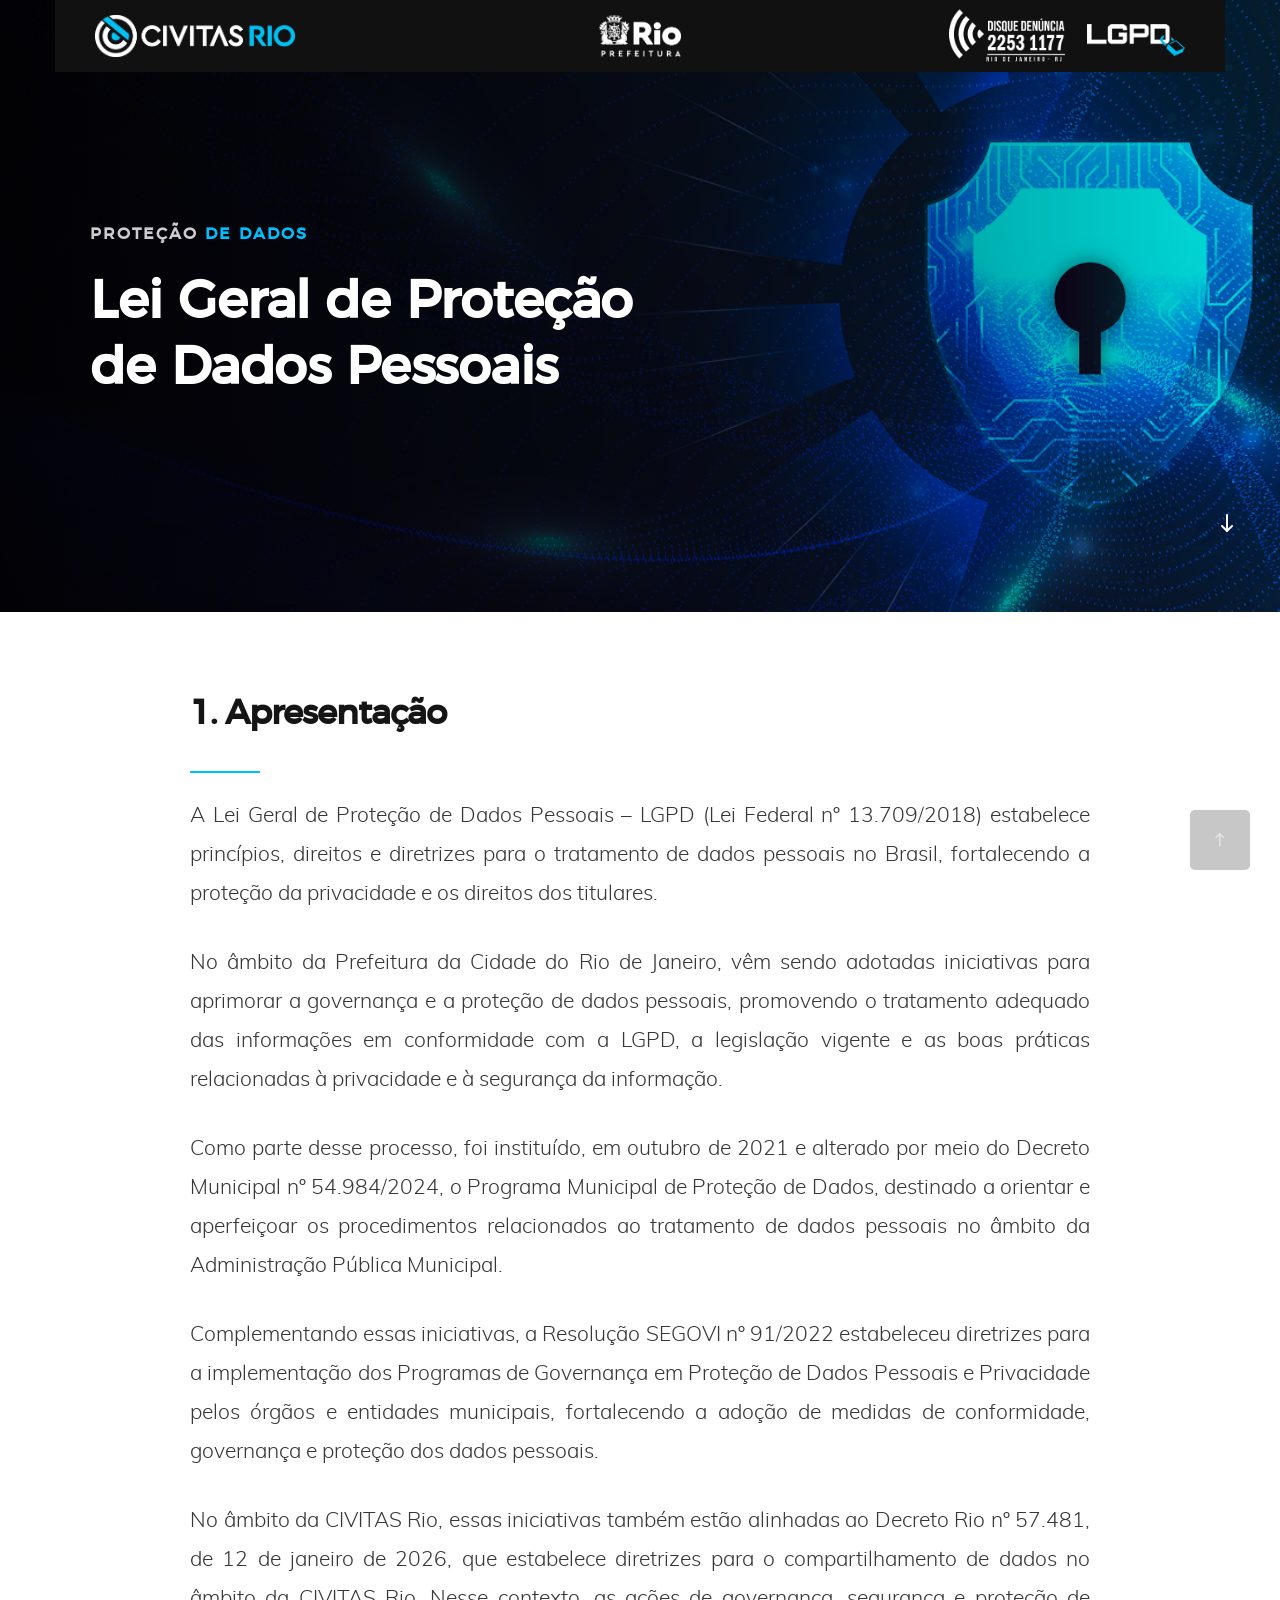
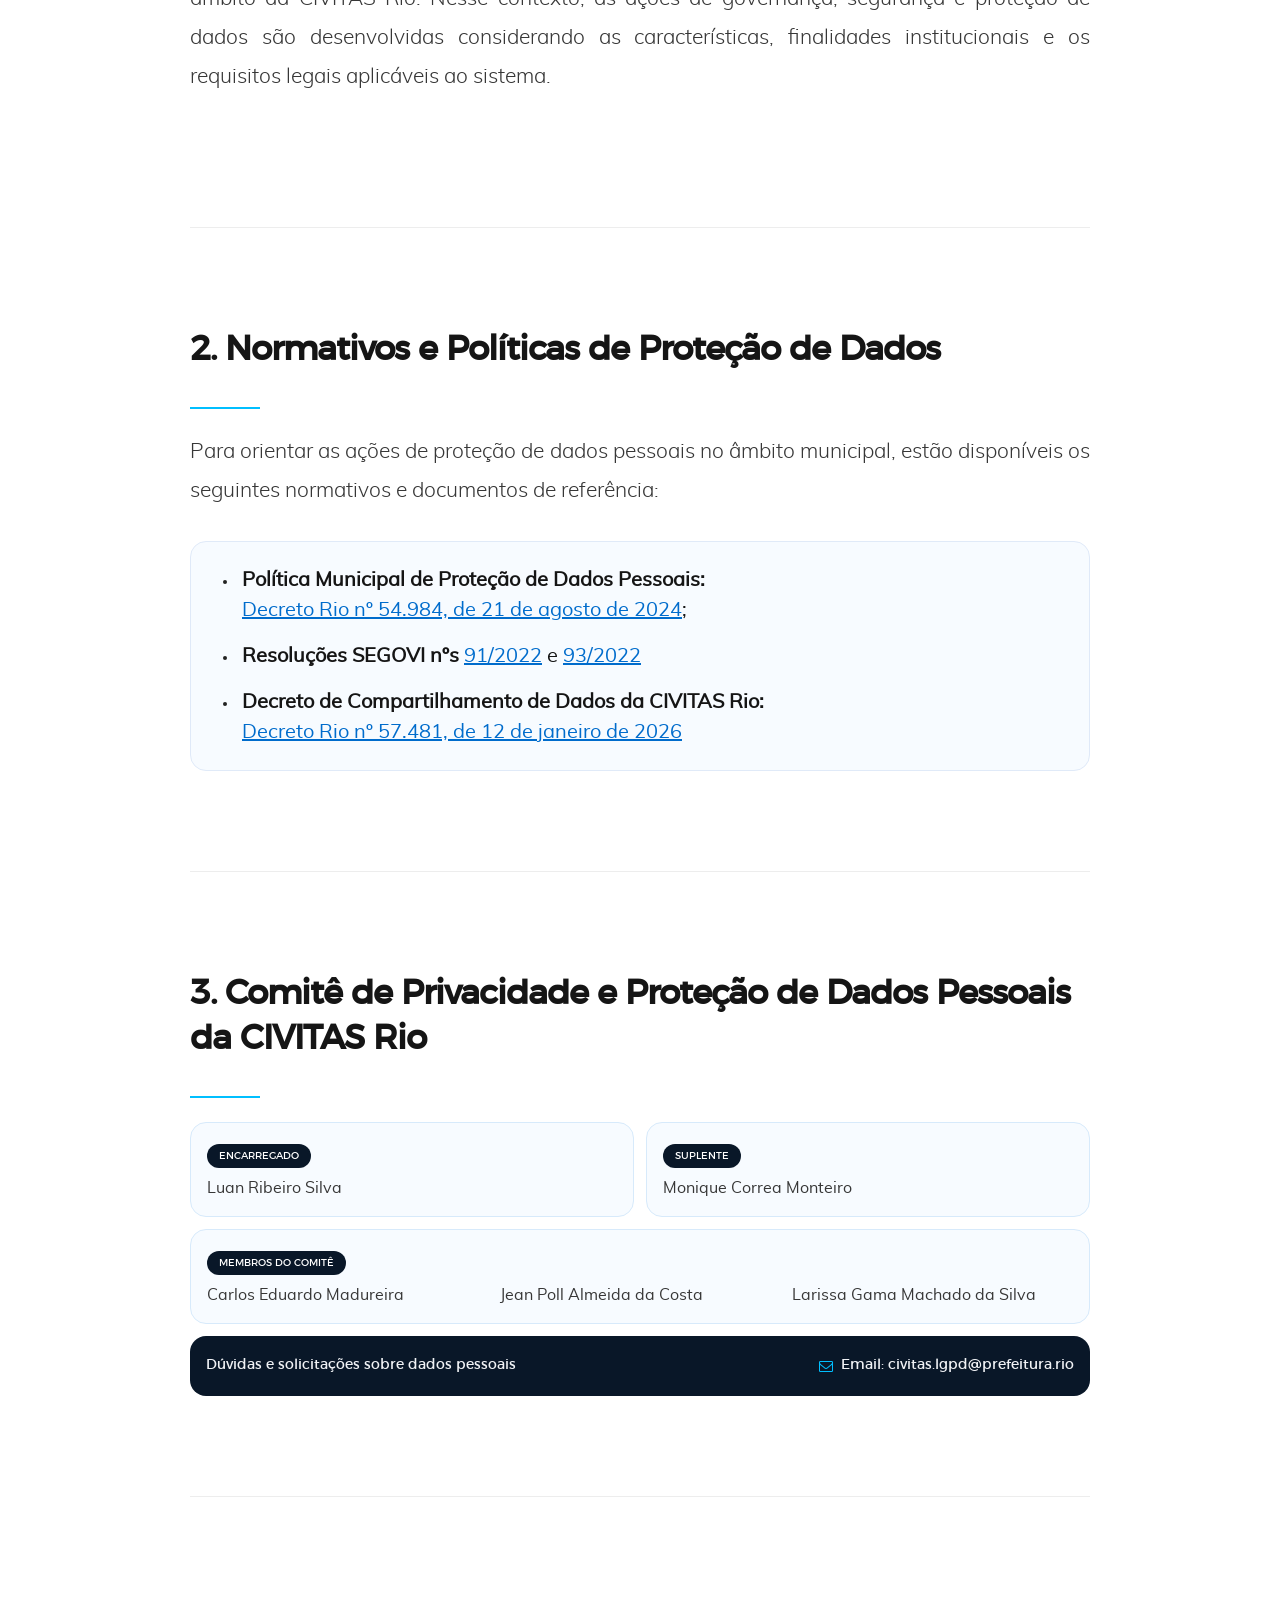
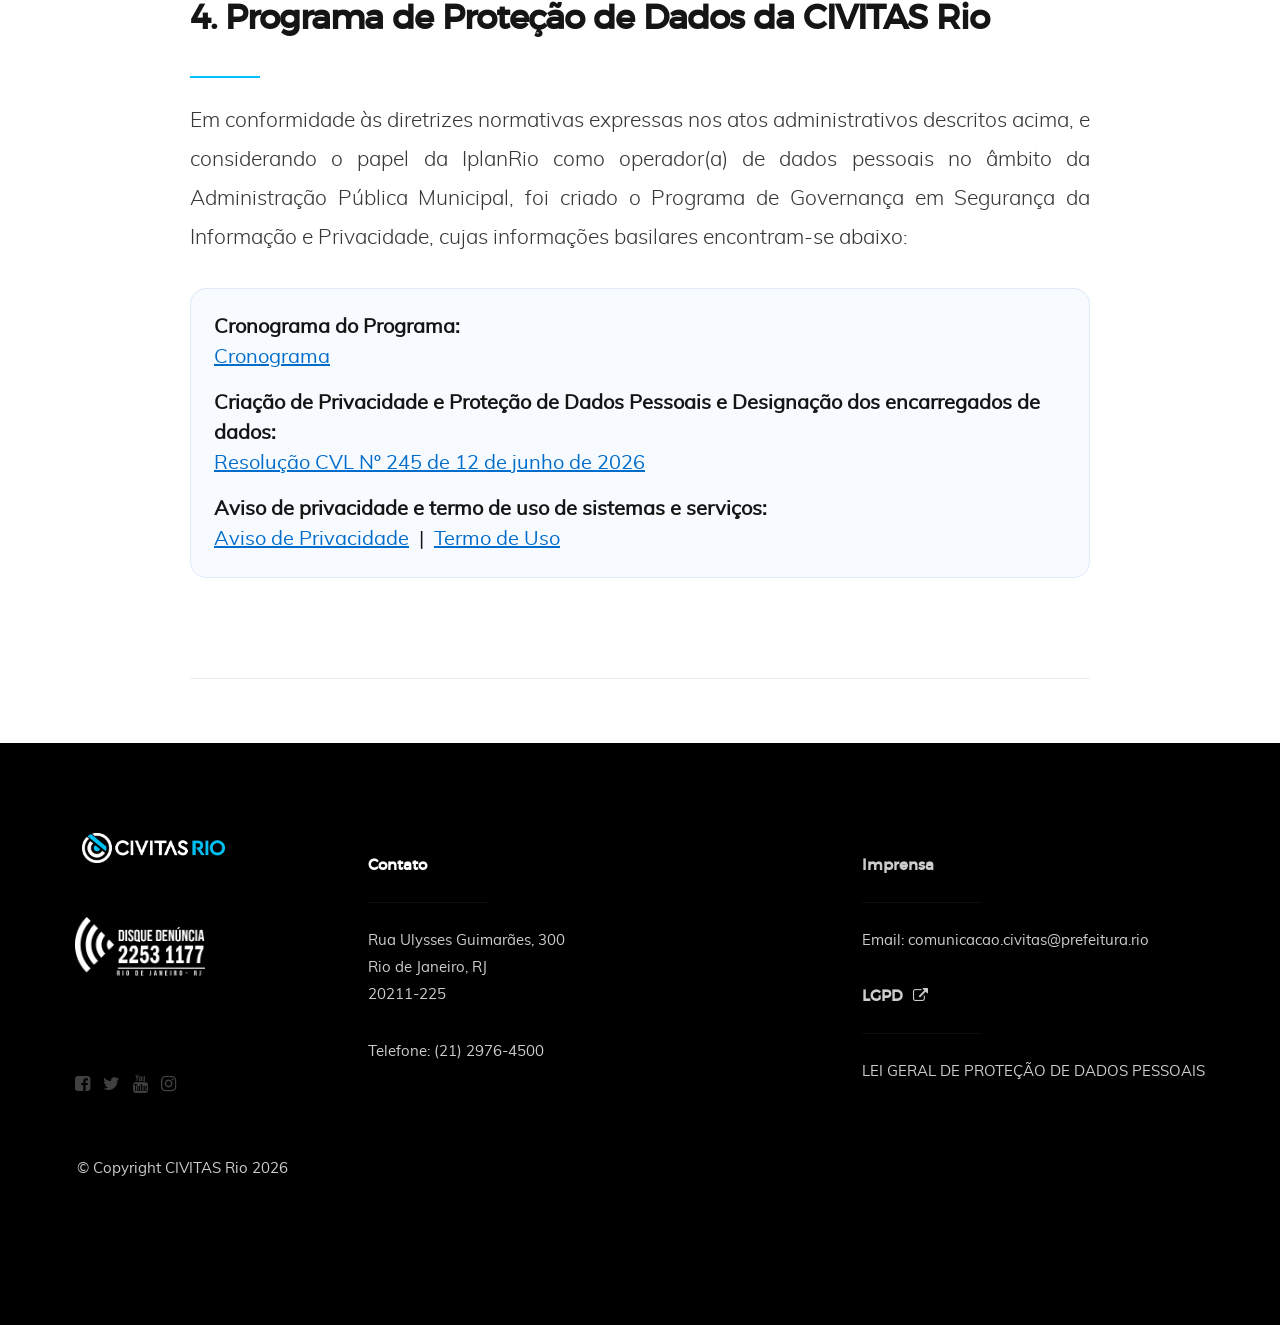
==== commit 737ed73b: "fix(site): more fluidity on the website and ajustments on lgpd" ====
--- a/lgpd.html
+++ b/lgpd.html
@@ -5,7 +5,7 @@
   <meta charset="utf-8">
   <meta name="viewport" content="width=device-width, initial-scale=1">
   <meta name="description" content="Informações sobre a Lei Geral de Proteção de Dados na CIVITAS Rio.">
-  <title>Proteção de Dados | CIVITAS Rio</title>
+  <title>CIVITAS Rio</title>
   <link rel="stylesheet" href="css/base.css">
   <link rel="stylesheet" href="css/vendor.css">
   <link rel="stylesheet" href="css/main.css">
@@ -39,13 +39,18 @@
         <h1 id="lgpd-hero-title" data-aos="fade-up">Lei Geral de Proteção<br>de Dados Pessoais</h1>
       </div>
     </div>
+    <div class="home-scrolldown">
+      <a href="#lgpd-apresentacao" class="scroll-icon smoothscroll" aria-label="Rolar para a apresentação">
+        <i class="icon-arrow-right" aria-hidden="true"></i>
+      </a>
+    </div>
   </section>
 
   <main class="lgpd-page">
     <article class="lgpd-content">
-       <h1 id="lgpd-apresentacao" class="intro-header" data-aos="fade-up">1. Apresentação</h1>
+       <h1 id="lgpd-apresentacao" class="intro-header">1. Apresentação</h1>
       <section class="about-intro" aria-labelledby="lgpd-apresentacao">
-        <p class="lead" data-aos="fade-up">A Lei Geral de Proteção de Dados Pessoais – LGPD (Lei Federal nº 13.709/2018) estabelece princípios, direitos e diretrizes para o tratamento de dados pessoais no Brasil, fortalecendo a proteção da privacidade e os direitos dos titulares.</p>
+        <p class="lead">A Lei Geral de Proteção de Dados Pessoais – LGPD (Lei Federal nº 13.709/2018) estabelece princípios, direitos e diretrizes para o tratamento de dados pessoais no Brasil, fortalecendo a proteção da privacidade e os direitos dos titulares.</p>
         <p class="lead" data-aos="fade-up">No âmbito da Prefeitura da Cidade do Rio de Janeiro, vêm sendo adotadas iniciativas para aprimorar a governança e a proteção de dados pessoais, promovendo o tratamento adequado das informações em conformidade com a LGPD, a legislação vigente e as boas práticas relacionadas à privacidade e à segurança da informação.</p>
         <p class="lead" data-aos="fade-up">Como parte desse processo, foi instituído, em outubro de 2021 e alterado por meio do Decreto Municipal nº 54.984/2024, o Programa Municipal de Proteção de Dados, destinado a orientar e aperfeiçoar os procedimentos relacionados ao tratamento de dados pessoais no âmbito da Administração Pública Municipal.</p>
         <p class="lead" data-aos="fade-up">Complementando essas iniciativas, a Resolução SEGOVI nº 91/2022 estabeleceu diretrizes para a implementação dos Programas de Governança em Proteção de Dados Pessoais e Privacidade pelos órgãos e entidades municipais, fortalecendo a adoção de medidas de conformidade, governança e proteção dos dados pessoais.</p>
